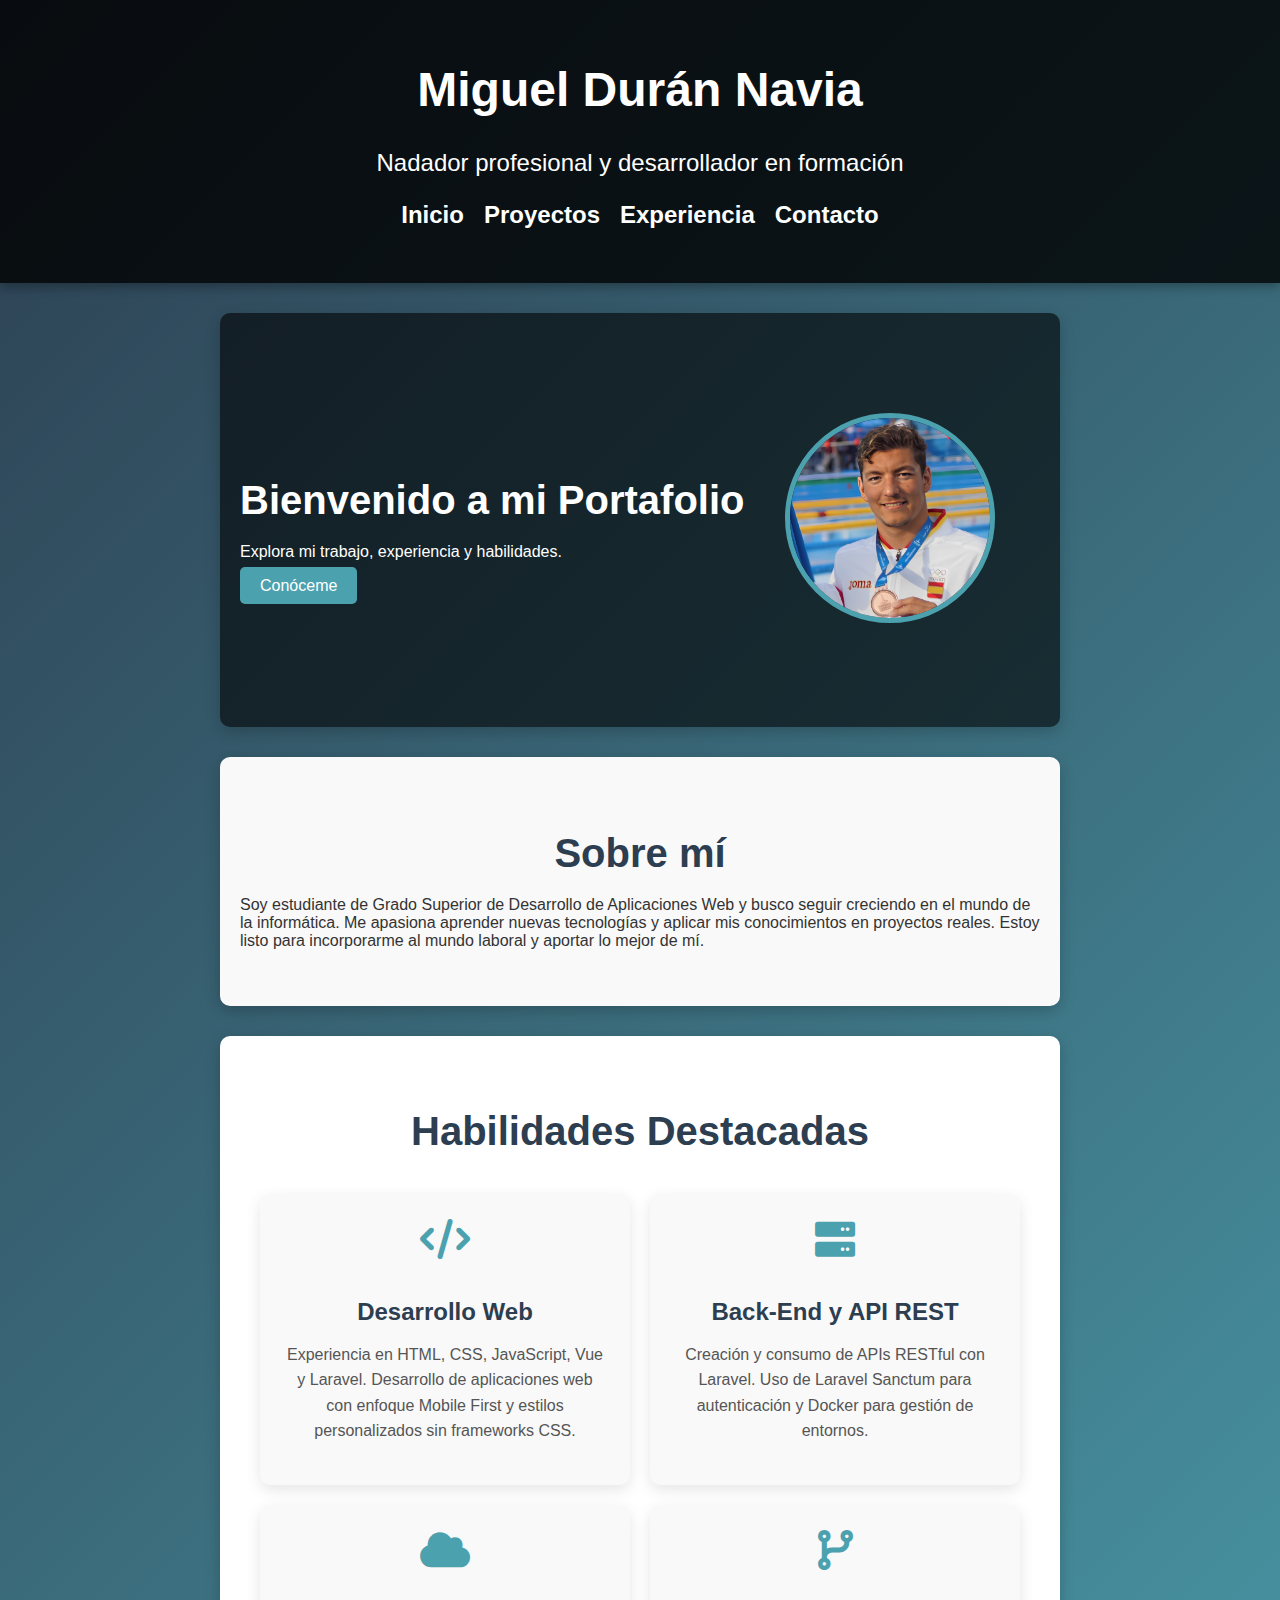
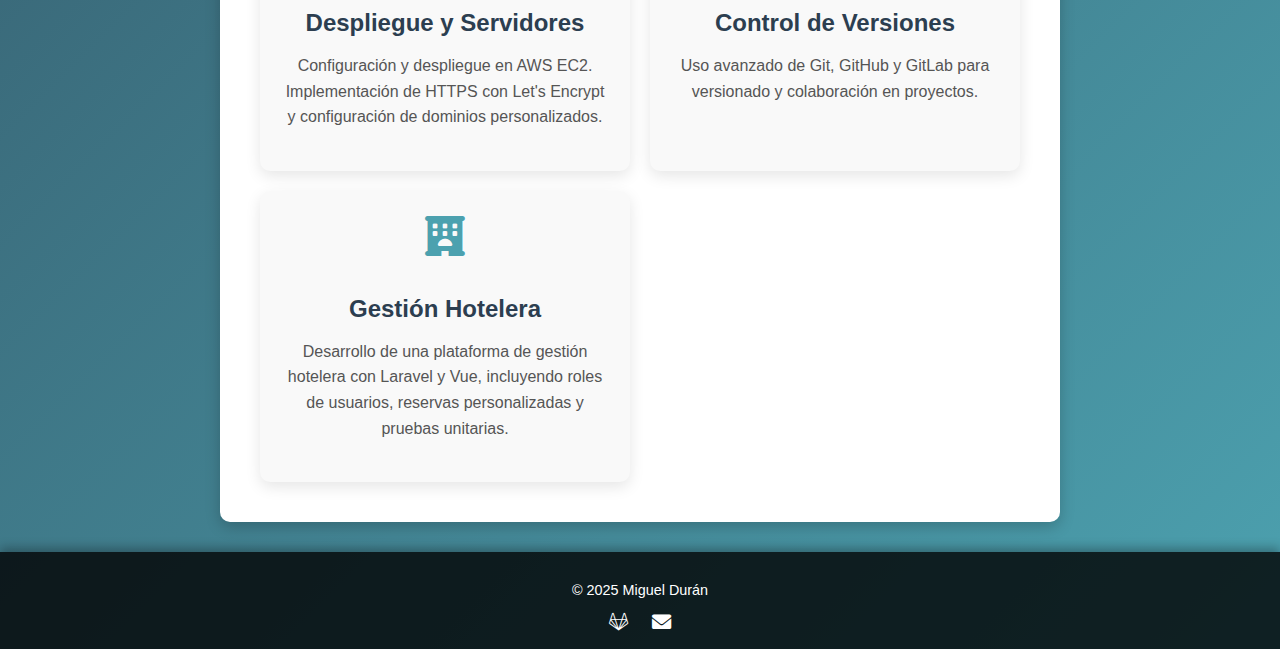
==== index.html @ 4ad9e99d "añado mejoras portafolio." ====
<!DOCTYPE html>
<html lang="es">
<head>
    <meta charset="UTF-8">
    <meta name="viewport" content="width=device-width, initial-scale=1.0">
    <title>Miguel Durán - Portafolio</title>
    <link rel="stylesheet" href="style.css">
    <link rel="stylesheet" href="https://cdnjs.cloudflare.com/ajax/libs/font-awesome/6.0.0-beta3/css/all.min.css">
</head>
<body>
    <header>
        <h1>Miguel Durán Navia</h1>
        <p>Nadador profesional y desarrollador en formación</p>
        <nav>
            <ul>
                <li><a href="index.html">Inicio</a></li>
                <li><a href="proyectos.html">Proyectos</a></li>
                <li><a href="experiencia.html">Experiencia</a></li>
                <li><a href="contacto.html">Contacto</a></li>
            </ul>
        </nav>
    </header>

    <section class="hero">
        <div class="hero-content">
            <div class="hero-text">
                <h2>Bienvenido a mi Portafolio</h2>
                <p>Explora mi trabajo, experiencia y habilidades.</p>
                <a href="#about" class="btn">Conóceme</a>
            </div>
            <div class="hero-image">
                <img src="foto perfil juegos mediterraneo.jpg" alt="Miguel Durán">
            </div>
        </div>
    </section>

    <section id="about" class="about">
        <h2>Sobre mí</h2>
        <div class="about-content">
            <p>Soy estudiante de Grado Superior de Desarrollo de Aplicaciones Web y busco seguir creciendo en el mundo de la informática. Me apasiona aprender nuevas tecnologías y aplicar mis conocimientos en proyectos reales. Estoy listo para incorporarme al mundo laboral y aportar lo mejor de mí.</p>
        </div>
    </section>

    <section class="skills">
        <h2>Habilidades Destacadas</h2>
        <div class="skills-grid">
            <!-- Desarrollo Web -->
            <div class="skill-card">
                <i class="fas fa-code skill-icon"></i>
                <h3>Desarrollo Web</h3>
                <p>Experiencia en HTML, CSS, JavaScript, Vue y Laravel. Desarrollo de aplicaciones web con enfoque Mobile First y estilos personalizados sin frameworks CSS.</p>
            </div>

            <!-- Back-End y API REST -->
            <div class="skill-card">
                <i class="fas fa-server skill-icon"></i>
                <h3>Back-End y API REST</h3>
                <p>Creación y consumo de APIs RESTful con Laravel. Uso de Laravel Sanctum para autenticación y Docker para gestión de entornos.</p>
            </div>

            <!-- Despliegue y Servidores -->
            <div class="skill-card">
                <i class="fas fa-cloud skill-icon"></i>
                <h3>Despliegue y Servidores</h3>
                <p>Configuración y despliegue en AWS EC2. Implementación de HTTPS con Let's Encrypt y configuración de dominios personalizados.</p>
            </div>

            <!-- Control de Versiones -->
            <div class="skill-card">
                <i class="fas fa-code-branch skill-icon"></i>
                <h3>Control de Versiones</h3>
                <p>Uso avanzado de Git, GitHub y GitLab para versionado y colaboración en proyectos.</p>
            </div>

            <!-- Gestión Hotelera -->
            <div class="skill-card">
                <i class="fas fa-hotel skill-icon"></i>
                <h3>Gestión Hotelera</h3>
                <p>Desarrollo de una plataforma de gestión hotelera con Laravel y Vue, incluyendo roles de usuarios, reservas personalizadas y pruebas unitarias.</p>
            </div>
        </div>
    </section>

    <footer>
        <p>&copy; 2025 Miguel Durán</p>
        <div class="social-links">
            <a href="https://gitlab.com/mduran8" target="_blank"><i class="fab fa-gitlab"></i></a>
            <a href="mailto:durannaviamiguel@gmail.com"><i class="fas fa-envelope"></i></a>
        </div>
    </footer>

    <script src="script.js"></script>
</body>
</html>
---- style.css ----
/* Estilos generales */
body {
    font-family: 'Poppins', sans-serif;
    margin: 0;
    padding: 0;
    background: linear-gradient(135deg, #2c3e50, #4ca1af);
    color: #333;
    text-align: center;
}

/* Encabezado */
header {
    background: rgba(0, 0, 0, 0.8);
    color: white;
    padding: 30px;
    font-size: 1.5rem;
    box-shadow: 0px 4px 10px rgba(0, 0, 0, 0.3);
}

header nav ul {
    list-style: none;
    padding: 0;
    display: flex;
    justify-content: center;
    gap: 20px;
}

header nav ul li a {
    color: white;
    text-decoration: none;
    font-weight: bold;
    transition: color 0.3s ease;
}

header nav ul li a:hover {
    color: #4ca1af;
}

/* Hero Section */
.hero {
    padding: 100px 20px;
    background: rgba(0, 0, 0, 0.6);
    color: white;
}

.hero h2 {
    font-size: 2.5rem;
    margin-bottom: 20px;
}

.hero .btn {
    padding: 10px 20px;
    background: #4ca1af;
    color: white;
    text-decoration: none;
    border-radius: 5px;
    transition: background 0.3s ease;
}

.hero .btn:hover {
    background: #2c3e50;
}

/* Secciones */
section {
    margin: 30px auto;
    padding: 25px;
    width: 85%;
    max-width: 800px;
    background-color: white;
    border-radius: 10px;
    box-shadow: 0px 5px 15px rgba(0, 0, 0, 0.2);
    transition: transform 0.3s ease, box-shadow 0.3s ease;
}

section:hover {
    transform: translateY(-5px);
    box-shadow: 0px 8px 20px rgba(0, 0, 0, 0.3);
}

/* Pie de página */
footer {
    margin-top: 20px;
    padding: 15px;
    background: rgba(0, 0, 0, 0.8);
    color: white;
    font-size: 0.9rem;
    box-shadow: 0px -4px 10px rgba(0, 0, 0, 0.3);
}

footer .social-links {
    margin-top: 10px;
}

footer .social-links a {
    color: white;
    margin: 0 10px;
    font-size: 1.2rem;
    transition: color 0.3s ease;
}

footer .social-links a:hover {
    color: #4ca1af;
}




/* Estilos para las tarjetas de proyectos */
.project-grid {
    display: grid;
    grid-template-columns: repeat(auto-fit, minmax(300px, 1fr));
    gap: 20px;
    padding: 20px;
}

.project-card {
    background: white;
    padding: 20px;
    border-radius: 10px;
    box-shadow: 0px 5px 15px rgba(0, 0, 0, 0.2);
    transition: transform 0.3s ease, box-shadow 0.3s ease;
}

.project-card:hover {
    transform: translateY(-5px);
    box-shadow: 0px 8px 20px rgba(0, 0, 0, 0.3);
}

/* Estilos para el formulario de contacto */
.contact form {
    display: flex;
    flex-direction: column;
    gap: 15px;
    max-width: 500px;
    margin: 0 auto;
}

.contact form label {
    font-weight: bold;
}

.contact form input, .contact form textarea {
    padding: 10px;
    border: 1px solid #ccc;
    border-radius: 5px;
}

.contact form button {
    padding: 10px 20px;
    background: #4ca1af;
    color: white;
    border: none;
    border-radius: 5px;
    cursor: pointer;
    transition: background 0.3s ease;
}

.contact form button:hover {
    background: #2c3e50;
}

/* Estilos para las tarjetas de proyectos */
.project-grid {
    display: grid;
    grid-template-columns: repeat(auto-fit, minmax(300px, 1fr));
    gap: 20px;
    padding: 20px;
}

.project-card {
    background: white;
    padding: 20px;
    border-radius: 10px;
    box-shadow: 0px 5px 15px rgba(0, 0, 0, 0.2);
    transition: transform 0.3s ease, box-shadow 0.3s ease;
    text-align: left;
}

.project-card:hover {
    transform: translateY(-5px);
    box-shadow: 0px 8px 20px rgba(0, 0, 0, 0.3);
}

.project-card h3 {
    margin-bottom: 10px;
    font-size: 1.5rem;
    color: #2c3e50;
}

.project-card p {
    font-size: 1rem;
    color: #555;
    margin-bottom: 15px;
}

.project-link {
    display: inline-block;
    padding: 10px 15px;
    background: #4ca1af;
    color: white;
    text-decoration: none;
    border-radius: 5px;
    transition: background 0.3s ease;
}

.project-link:hover {
    background: #2c3e50;
}

.project-link i {
    margin-right: 8px;
}


/* Estilos para la sección de experiencia */
.experience {
    padding: 40px 20px;
    background: #f9f9f9;
}

.experience h2 {
    text-align: center;
    font-size: 2.5rem;
    margin-bottom: 40px;
    color: #2c3e50;
}

.experience-grid {
    display: grid;
    grid-template-columns: repeat(auto-fit, minmax(300px, 1fr));
    gap: 20px;
    padding: 0 20px;
}

.experience-card {
    background: white;
    padding: 25px;
    border-radius: 10px;
    box-shadow: 0px 5px 15px rgba(0, 0, 0, 0.1);
    transition: transform 0.3s ease, box-shadow 0.3s ease;
    text-align: center;
}

.experience-card:hover {
    transform: translateY(-10px);
    box-shadow: 0px 10px 20px rgba(0, 0, 0, 0.2);
}

.experience-icon {
    font-size: 2.5rem;
    color: #4ca1af;
    margin-bottom: 15px;
}

.experience-card h3 {
    font-size: 1.5rem;
    color: #2c3e50;
    margin-bottom: 10px;
}

.experience-card p {
    font-size: 1rem;
    color: #555;
    line-height: 1.6;
}


/* Estilos generales */
body {
    font-family: 'Poppins', sans-serif;
    margin: 0;
    padding: 0;
    background: linear-gradient(135deg, #2c3e50, #4ca1af);
    color: #333;
    text-align: center;
}

/* Encabezado */
header {
    background: rgba(0, 0, 0, 0.8);
    color: white;
    padding: 30px;
    font-size: 1.5rem;
    box-shadow: 0px 4px 10px rgba(0, 0, 0, 0.3);
}

header nav ul {
    list-style: none;
    padding: 0;
    display: flex;
    justify-content: center;
    gap: 20px;
}

header nav ul li a {
    color: white;
    text-decoration: none;
    font-weight: bold;
    transition: color 0.3s ease;
}

header nav ul li a:hover {
    color: #4ca1af;
}

/* Hero Section */
.hero {
    padding: 100px 20px;
    background: rgba(0, 0, 0, 0.6);
    color: white;
    display: flex;
    align-items: center;
    justify-content: center;
}

.hero-content {
    display: flex;
    align-items: center;
    gap: 40px;
    max-width: 1200px;
    width: 100%;
}

.hero-text {
    text-align: left;
}

.hero-text h2 {
    font-size: 2.5rem;
    margin-bottom: 20px;
}

.hero-text .btn {
    padding: 10px 20px;
    background: #4ca1af;
    color: white;
    text-decoration: none;
    border-radius: 5px;
    transition: background 0.3s ease;
}

.hero-text .btn:hover {
    background: #2c3e50;
}

.hero-image img {
    border-radius: 50%;
    width: 200px;
    height: 200px;
    object-fit: cover;
    border: 5px solid #4ca1af;
}

/* Sobre mí */
.about {
    padding: 40px 20px;
    background: #f9f9f9;
}

.about h2 {
    font-size: 2.5rem;
    margin-bottom: 20px;
    color: #2c3e50;
}

.about-content {
    max-width: 800px;
    margin: 0 auto;
    text-align: left;
}

/* Habilidades */
.skills {
    padding: 40px 20px;
    background: white;
}

.skills h2 {
    font-size: 2.5rem;
    margin-bottom: 40px;
    color: #2c3e50;
}

.skills-grid {
    display: grid;
    grid-template-columns: repeat(auto-fit, minmax(300px, 1fr));
    gap: 20px;
    padding: 0 20px;
}

.skill-card {
    background: #f9f9f9;
    padding: 25px;
    border-radius: 10px;
    box-shadow: 0px 5px 15px rgba(0, 0, 0, 0.1);
    transition: transform 0.3s ease, box-shadow 0.3s ease;
    text-align: center;
}

.skill-card:hover {
    transform: translateY(-10px);
    box-shadow: 0px 10px 20px rgba(0, 0, 0, 0.2);
}

.skill-icon {
    font-size: 2.5rem;
    color: #4ca1af;
    margin-bottom: 15px;
}

.skill-card h3 {
    font-size: 1.5rem;
    color: #2c3e50;
    margin-bottom: 10px;
}

.skill-card p {
    font-size: 1rem;
    color: #555;
    line-height: 1.6;
}

/* Pie de página */
footer {
    margin-top: 20px;
    padding: 15px;
    background: rgba(0, 0, 0, 0.8);
    color: white;
    font-size: 0.9rem;
    box-shadow: 0px -4px 10px rgba(0, 0, 0, 0.3);
}

footer .social-links {
    margin-top: 10px;
}

footer .social-links a {
    color: white;
    margin: 0 10px;
    font-size: 1.2rem;
    transition: color 0.3s ease;
}

footer .social-links a:hover {
    color: #4ca1af;
}
/* Estilos generales */
body {
    font-family: 'Poppins', sans-serif;
    margin: 0;
    padding: 0;
    background: linear-gradient(135deg, #2c3e50, #4ca1af);
    color: #333;
    text-align: center;
}

/* Encabezado */
header {
    background: rgba(0, 0, 0, 0.8);
    color: white;
    padding: 30px;
    font-size: 1.5rem;
    box-shadow: 0px 4px 10px rgba(0, 0, 0, 0.3);
}

header nav ul {
    list-style: none;
    padding: 0;
    display: flex;
    justify-content: center;
    gap: 20px;
}

header nav ul li a {
    color: white;
    text-decoration: none;
    font-weight: bold;
    transition: color 0.3s ease;
}

header nav ul li a:hover {
    color: #4ca1af;
}

/* Hero Section */
.hero {
    padding: 100px 20px;
    background: rgba(0, 0, 0, 0.6);
    color: white;
    display: flex;
    align-items: center;
    justify-content: center;
}

.hero-content {
    display: flex;
    align-items: center;
    gap: 40px;
    max-width: 1200px;
    width: 100%;
}

.hero-text {
    text-align: left;
}

.hero-text h2 {
    font-size: 2.5rem;
    margin-bottom: 20px;
}

.hero-text .btn {
    padding: 10px 20px;
    background: #4ca1af;
    color: white;
    text-decoration: none;
    border-radius: 5px;
    transition: background 0.3s ease;
}

.hero-text .btn:hover {
    background: #2c3e50;
}

.hero-image img {
    border-radius: 50%;
    width: 200px;
    height: 200px;
    object-fit: cover;
    border: 5px solid #4ca1af;
}

/* Sobre mí */
.about {
    padding: 40px 20px;
    background: #f9f9f9;
}

.about h2 {
    font-size: 2.5rem;
    margin-bottom: 20px;
    color: #2c3e50;
}

.about-content {
    max-width: 800px;
    margin: 0 auto;
    text-align: left;
}

/* Habilidades */
.skills {
    padding: 40px 20px;
    background: white;
}

.skills h2 {
    font-size: 2.5rem;
    margin-bottom: 40px;
    color: #2c3e50;
}

.skills-grid {
    display: grid;
    grid-template-columns: repeat(auto-fit, minmax(300px, 1fr));
    gap: 20px;
    padding: 0 20px;
}

.skill-card {
    background: #f9f9f9;
    padding: 25px;
    border-radius: 10px;
    box-shadow: 0px 5px 15px rgba(0, 0, 0, 0.1);
    transition: transform 0.3s ease, box-shadow 0.3s ease;
    text-align: center;
}

.skill-card:hover {
    transform: translateY(-10px);
    box-shadow: 0px 10px 20px rgba(0, 0, 0, 0.2);
}

.skill-icon {
    font-size: 2.5rem;
    color: #4ca1af;
    margin-bottom: 15px;
}

.skill-card h3 {
    font-size: 1.5rem;
    color: #2c3e50;
    margin-bottom: 10px;
}

.skill-card p {
    font-size: 1rem;
    color: #555;
    line-height: 1.6;
}

/* Pie de página */
footer {
    margin-top: 20px;
    padding: 15px;
    background: rgba(0, 0, 0, 0.8);
    color: white;
    font-size: 0.9rem;
    box-shadow: 0px -4px 10px rgba(0, 0, 0, 0.3);
}

footer .social-links {
    margin-top: 10px;
}

footer .social-links a {
    color: white;
    margin: 0 10px;
    font-size: 1.2rem;
    transition: color 0.3s ease;
}

footer .social-links a:hover {
    color: #4ca1af;
}
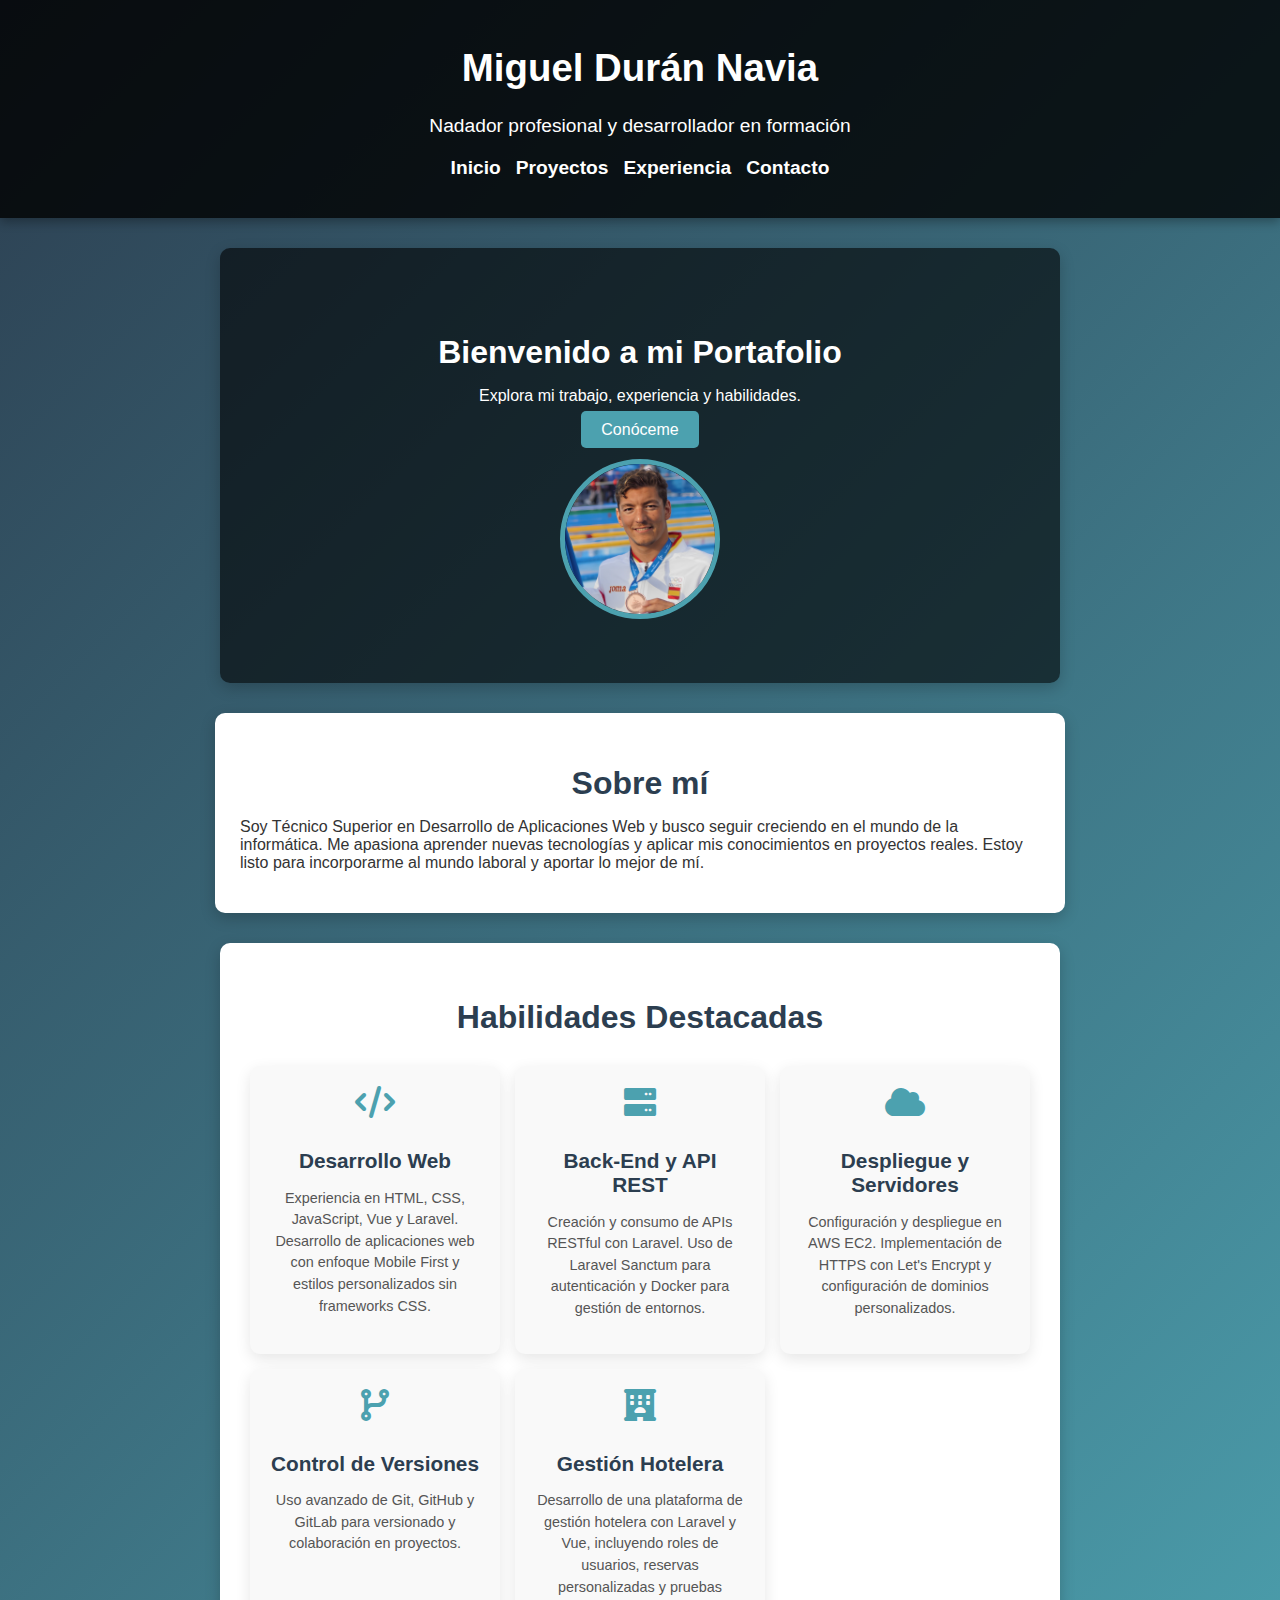
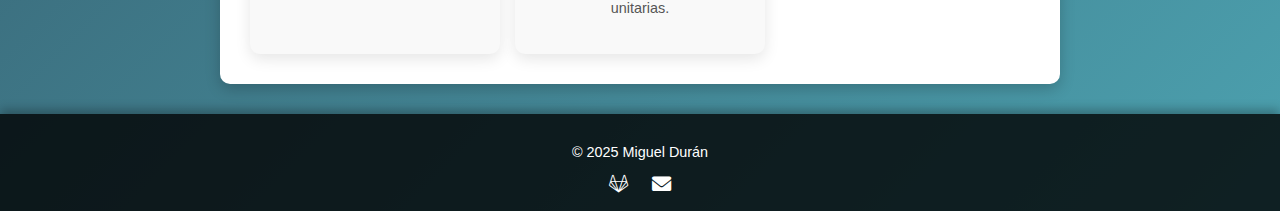
==== commit ac5330a6: "añado que tengo el titulo de desarrollador de aplicaciones web." ====
--- a/index.html
+++ b/index.html
@@ -37,7 +37,7 @@
     <section id="about" class="about">
         <h2>Sobre mí</h2>
         <div class="about-content">
-            <p>Soy estudiante de Grado Superior de Desarrollo de Aplicaciones Web y busco seguir creciendo en el mundo de la informática. Me apasiona aprender nuevas tecnologías y aplicar mis conocimientos en proyectos reales. Estoy listo para incorporarme al mundo laboral y aportar lo mejor de mí.</p>
+            <p>Soy Técnico Superior en Desarrollo de Aplicaciones Web y busco seguir creciendo en el mundo de la informática. Me apasiona aprender nuevas tecnologías y aplicar mis conocimientos en proyectos reales. Estoy listo para incorporarme al mundo laboral y aportar lo mejor de mí.</p>
         </div>
     </section>
 
--- a/style.css
+++ b/style.css
@@ -12,8 +12,8 @@
 header {
     background: rgba(0, 0, 0, 0.8);
     color: white;
-    padding: 30px;
-    font-size: 1.5rem;
+    padding: 20px;
+    font-size: 1.2rem;
     box-shadow: 0px 4px 10px rgba(0, 0, 0, 0.3);
 }
 
@@ -22,7 +22,8 @@
     padding: 0;
     display: flex;
     justify-content: center;
-    gap: 20px;
+    gap: 15px;
+    flex-wrap: wrap; /* Para que los elementos se ajusten en móviles */
 }
 
 header nav ul li a {
@@ -38,17 +39,31 @@
 
 /* Hero Section */
 .hero {
-    padding: 100px 20px;
+    padding: 60px 20px;
     background: rgba(0, 0, 0, 0.6);
     color: white;
-}
-
-.hero h2 {
-    font-size: 2.5rem;
-    margin-bottom: 20px;
-}
-
-.hero .btn {
+    display: flex;
+    flex-direction: column;
+    align-items: center;
+    justify-content: center;
+    text-align: center;
+}
+
+.hero-content {
+    display: flex;
+    flex-direction: column;
+    align-items: center;
+    gap: 20px;
+    max-width: 1200px;
+    width: 100%;
+}
+
+.hero-text h2 {
+    font-size: 2rem;
+    margin-bottom: 15px;
+}
+
+.hero-text .btn {
     padding: 10px 20px;
     background: #4ca1af;
     color: white;
@@ -57,11 +72,19 @@
     transition: background 0.3s ease;
 }
 
-.hero .btn:hover {
+.hero-text .btn:hover {
     background: #2c3e50;
 }
 
-/* Secciones */
+.hero-image img {
+    border-radius: 50%;
+    width: 150px;
+    height: 150px;
+    object-fit: cover;
+    border: 5px solid #4ca1af;
+}
+
+/* Secciones comunes */
 section {
     margin: 30px auto;
     padding: 25px;
@@ -78,89 +101,71 @@
     box-shadow: 0px 8px 20px rgba(0, 0, 0, 0.3);
 }
 
-/* Pie de página */
-footer {
-    margin-top: 20px;
-    padding: 15px;
-    background: rgba(0, 0, 0, 0.8);
-    color: white;
-    font-size: 0.9rem;
-    box-shadow: 0px -4px 10px rgba(0, 0, 0, 0.3);
-}
-
-footer .social-links {
-    margin-top: 10px;
-}
-
-footer .social-links a {
-    color: white;
-    margin: 0 10px;
-    font-size: 1.2rem;
-    transition: color 0.3s ease;
-}
-
-footer .social-links a:hover {
-    color: #4ca1af;
-}
-
-
-
-
-/* Estilos para las tarjetas de proyectos */
-.project-grid {
+/* Sobre mí */
+.about h2 {
+    font-size: 2rem;
+    margin-bottom: 15px;
+    color: #2c3e50;
+}
+
+.about-content {
+    max-width: 800px;
+    margin: 0 auto;
+    text-align: left;
+}
+
+/* Habilidades */
+.skills {
+    padding: 30px 20px;
+    background: white;
+}
+
+.skills h2 {
+    font-size: 2rem;
+    margin-bottom: 30px;
+    color: #2c3e50;
+}
+
+.skills-grid {
     display: grid;
-    grid-template-columns: repeat(auto-fit, minmax(300px, 1fr));
-    gap: 20px;
-    padding: 20px;
-}
-
-.project-card {
-    background: white;
+    grid-template-columns: repeat(auto-fit, minmax(250px, 1fr));
+    gap: 15px;
+    padding: 0 10px;
+}
+
+.skill-card {
+    background: #f9f9f9;
     padding: 20px;
     border-radius: 10px;
-    box-shadow: 0px 5px 15px rgba(0, 0, 0, 0.2);
+    box-shadow: 0px 5px 15px rgba(0, 0, 0, 0.1);
     transition: transform 0.3s ease, box-shadow 0.3s ease;
-}
-
-.project-card:hover {
-    transform: translateY(-5px);
-    box-shadow: 0px 8px 20px rgba(0, 0, 0, 0.3);
-}
-
-/* Estilos para el formulario de contacto */
-.contact form {
-    display: flex;
-    flex-direction: column;
-    gap: 15px;
-    max-width: 500px;
-    margin: 0 auto;
-}
-
-.contact form label {
-    font-weight: bold;
-}
-
-.contact form input, .contact form textarea {
-    padding: 10px;
-    border: 1px solid #ccc;
-    border-radius: 5px;
-}
-
-.contact form button {
-    padding: 10px 20px;
-    background: #4ca1af;
-    color: white;
-    border: none;
-    border-radius: 5px;
-    cursor: pointer;
-    transition: background 0.3s ease;
-}
-
-.contact form button:hover {
-    background: #2c3e50;
-}
-
-/* Estilos para las tarjetas de proyectos */
+    text-align: center;
+}
+
+.skill-card:hover {
+    transform: translateY(-10px);
+    box-shadow: 0px 10px 20px rgba(0, 0, 0, 0.2);
+}
+
+.skill-icon {
+    font-size: 2rem;
+    color: #4ca1af;
+    margin-bottom: 10px;
+}
+
+.skill-card h3 {
+    font-size: 1.3rem;
+    color: #2c3e50;
+    margin-bottom: 10px;
+}
+
+.skill-card p {
+    font-size: 0.9rem;
+    color: #555;
+    line-height: 1.5;
+}
+
+/* Proyectos */
 .project-grid {
     display: grid;
     grid-template-columns: repeat(auto-fit, minmax(300px, 1fr));
@@ -212,8 +217,7 @@
     margin-right: 8px;
 }
 
-
-/* Estilos para la sección de experiencia */
+/* Experiencia */
 .experience {
     padding: 40px 20px;
     background: #f9f9f9;
@@ -265,160 +269,37 @@
     line-height: 1.6;
 }
 
-
-/* Estilos generales */
-body {
-    font-family: 'Poppins', sans-serif;
-    margin: 0;
-    padding: 0;
-    background: linear-gradient(135deg, #2c3e50, #4ca1af);
-    color: #333;
-    text-align: center;
-}
-
-/* Encabezado */
-header {
-    background: rgba(0, 0, 0, 0.8);
-    color: white;
-    padding: 30px;
-    font-size: 1.5rem;
-    box-shadow: 0px 4px 10px rgba(0, 0, 0, 0.3);
-}
-
-header nav ul {
-    list-style: none;
-    padding: 0;
+/* Formulario de contacto */
+.contact form {
     display: flex;
-    justify-content: center;
-    gap: 20px;
-}
-
-header nav ul li a {
-    color: white;
-    text-decoration: none;
+    flex-direction: column;
+    gap: 15px;
+    max-width: 500px;
+    margin: 0 auto;
+}
+
+.contact form label {
     font-weight: bold;
-    transition: color 0.3s ease;
-}
-
-header nav ul li a:hover {
-    color: #4ca1af;
-}
-
-/* Hero Section */
-.hero {
-    padding: 100px 20px;
-    background: rgba(0, 0, 0, 0.6);
-    color: white;
-    display: flex;
-    align-items: center;
-    justify-content: center;
-}
-
-.hero-content {
-    display: flex;
-    align-items: center;
-    gap: 40px;
-    max-width: 1200px;
-    width: 100%;
-}
-
-.hero-text {
-    text-align: left;
-}
-
-.hero-text h2 {
-    font-size: 2.5rem;
-    margin-bottom: 20px;
-}
-
-.hero-text .btn {
+}
+
+.contact form input, .contact form textarea {
+    padding: 10px;
+    border: 1px solid #ccc;
+    border-radius: 5px;
+}
+
+.contact form button {
     padding: 10px 20px;
     background: #4ca1af;
     color: white;
-    text-decoration: none;
+    border: none;
     border-radius: 5px;
+    cursor: pointer;
     transition: background 0.3s ease;
 }
 
-.hero-text .btn:hover {
+.contact form button:hover {
     background: #2c3e50;
-}
-
-.hero-image img {
-    border-radius: 50%;
-    width: 200px;
-    height: 200px;
-    object-fit: cover;
-    border: 5px solid #4ca1af;
-}
-
-/* Sobre mí */
-.about {
-    padding: 40px 20px;
-    background: #f9f9f9;
-}
-
-.about h2 {
-    font-size: 2.5rem;
-    margin-bottom: 20px;
-    color: #2c3e50;
-}
-
-.about-content {
-    max-width: 800px;
-    margin: 0 auto;
-    text-align: left;
-}
-
-/* Habilidades */
-.skills {
-    padding: 40px 20px;
-    background: white;
-}
-
-.skills h2 {
-    font-size: 2.5rem;
-    margin-bottom: 40px;
-    color: #2c3e50;
-}
-
-.skills-grid {
-    display: grid;
-    grid-template-columns: repeat(auto-fit, minmax(300px, 1fr));
-    gap: 20px;
-    padding: 0 20px;
-}
-
-.skill-card {
-    background: #f9f9f9;
-    padding: 25px;
-    border-radius: 10px;
-    box-shadow: 0px 5px 15px rgba(0, 0, 0, 0.1);
-    transition: transform 0.3s ease, box-shadow 0.3s ease;
-    text-align: center;
-}
-
-.skill-card:hover {
-    transform: translateY(-10px);
-    box-shadow: 0px 10px 20px rgba(0, 0, 0, 0.2);
-}
-
-.skill-icon {
-    font-size: 2.5rem;
-    color: #4ca1af;
-    margin-bottom: 15px;
-}
-
-.skill-card h3 {
-    font-size: 1.5rem;
-    color: #2c3e50;
-    margin-bottom: 10px;
-}
-
-.skill-card p {
-    font-size: 1rem;
-    color: #555;
-    line-height: 1.6;
 }
 
 /* Pie de página */
@@ -445,182 +326,61 @@
 footer .social-links a:hover {
     color: #4ca1af;
 }
-/* Estilos generales */
-body {
-    font-family: 'Poppins', sans-serif;
-    margin: 0;
-    padding: 0;
-    background: linear-gradient(135deg, #2c3e50, #4ca1af);
-    color: #333;
-    text-align: center;
-}
-
-/* Encabezado */
-header {
-    background: rgba(0, 0, 0, 0.8);
-    color: white;
-    padding: 30px;
-    font-size: 1.5rem;
-    box-shadow: 0px 4px 10px rgba(0, 0, 0, 0.3);
-}
-
-header nav ul {
-    list-style: none;
-    padding: 0;
-    display: flex;
-    justify-content: center;
-    gap: 20px;
-}
-
-header nav ul li a {
-    color: white;
-    text-decoration: none;
-    font-weight: bold;
-    transition: color 0.3s ease;
-}
-
-header nav ul li a:hover {
-    color: #4ca1af;
-}
-
-/* Hero Section */
-.hero {
-    padding: 100px 20px;
-    background: rgba(0, 0, 0, 0.6);
-    color: white;
-    display: flex;
-    align-items: center;
-    justify-content: center;
-}
-
-.hero-content {
-    display: flex;
-    align-items: center;
-    gap: 40px;
-    max-width: 1200px;
-    width: 100%;
-}
-
-.hero-text {
-    text-align: left;
-}
-
-.hero-text h2 {
-    font-size: 2.5rem;
-    margin-bottom: 20px;
-}
-
-.hero-text .btn {
-    padding: 10px 20px;
-    background: #4ca1af;
-    color: white;
-    text-decoration: none;
-    border-radius: 5px;
-    transition: background 0.3s ease;
-}
-
-.hero-text .btn:hover {
-    background: #2c3e50;
-}
-
-.hero-image img {
-    border-radius: 50%;
-    width: 200px;
-    height: 200px;
-    object-fit: cover;
-    border: 5px solid #4ca1af;
-}
-
-/* Sobre mí */
-.about {
-    padding: 40px 20px;
-    background: #f9f9f9;
-}
-
-.about h2 {
-    font-size: 2.5rem;
-    margin-bottom: 20px;
-    color: #2c3e50;
-}
-
-.about-content {
-    max-width: 800px;
-    margin: 0 auto;
-    text-align: left;
-}
-
-/* Habilidades */
-.skills {
-    padding: 40px 20px;
-    background: white;
-}
-
-.skills h2 {
-    font-size: 2.5rem;
-    margin-bottom: 40px;
-    color: #2c3e50;
-}
-
-.skills-grid {
-    display: grid;
-    grid-template-columns: repeat(auto-fit, minmax(300px, 1fr));
-    gap: 20px;
-    padding: 0 20px;
-}
-
-.skill-card {
-    background: #f9f9f9;
-    padding: 25px;
-    border-radius: 10px;
-    box-shadow: 0px 5px 15px rgba(0, 0, 0, 0.1);
-    transition: transform 0.3s ease, box-shadow 0.3s ease;
-    text-align: center;
-}
-
-.skill-card:hover {
-    transform: translateY(-10px);
-    box-shadow: 0px 10px 20px rgba(0, 0, 0, 0.2);
-}
-
-.skill-icon {
-    font-size: 2.5rem;
-    color: #4ca1af;
-    margin-bottom: 15px;
-}
-
-.skill-card h3 {
-    font-size: 1.5rem;
-    color: #2c3e50;
-    margin-bottom: 10px;
-}
-
-.skill-card p {
-    font-size: 1rem;
-    color: #555;
-    line-height: 1.6;
-}
-
-/* Pie de página */
-footer {
-    margin-top: 20px;
-    padding: 15px;
-    background: rgba(0, 0, 0, 0.8);
-    color: white;
-    font-size: 0.9rem;
-    box-shadow: 0px -4px 10px rgba(0, 0, 0, 0.3);
-}
-
-footer .social-links {
-    margin-top: 10px;
-}
-
-footer .social-links a {
-    color: white;
-    margin: 0 10px;
-    font-size: 1.2rem;
-    transition: color 0.3s ease;
-}
-
-footer .social-links a:hover {
-    color: #4ca1af;
+
+/* Media Queries para móviles */
+@media (max-width: 768px) {
+    header {
+        padding: 15px;
+        font-size: 1rem;
+    }
+
+    header nav ul {
+        gap: 10px;
+    }
+
+    .hero {
+        padding: 40px 15px;
+    }
+
+    .hero-text h2 {
+        font-size: 1.8rem;
+    }
+
+    .hero-image img {
+        width: 120px;
+        height: 120px;
+    }
+
+    .about h2, .skills h2 {
+        font-size: 1.8rem;
+    }
+
+    .skills-grid {
+        grid-template-columns: repeat(auto-fit, minmax(200px, 1fr));
+    }
+
+    .skill-card {
+        padding: 15px;
+    }
+
+    .skill-icon {
+        font-size: 1.8rem;
+    }
+
+    .skill-card h3 {
+        font-size: 1.2rem;
+    }
+
+    .skill-card p {
+        font-size: 0.8rem;
+    }
+
+    footer {
+        padding: 10px;
+        font-size: 0.7rem;
+    }
+
+    footer .social-links a {
+        font-size: 0.9rem;
+    }
 }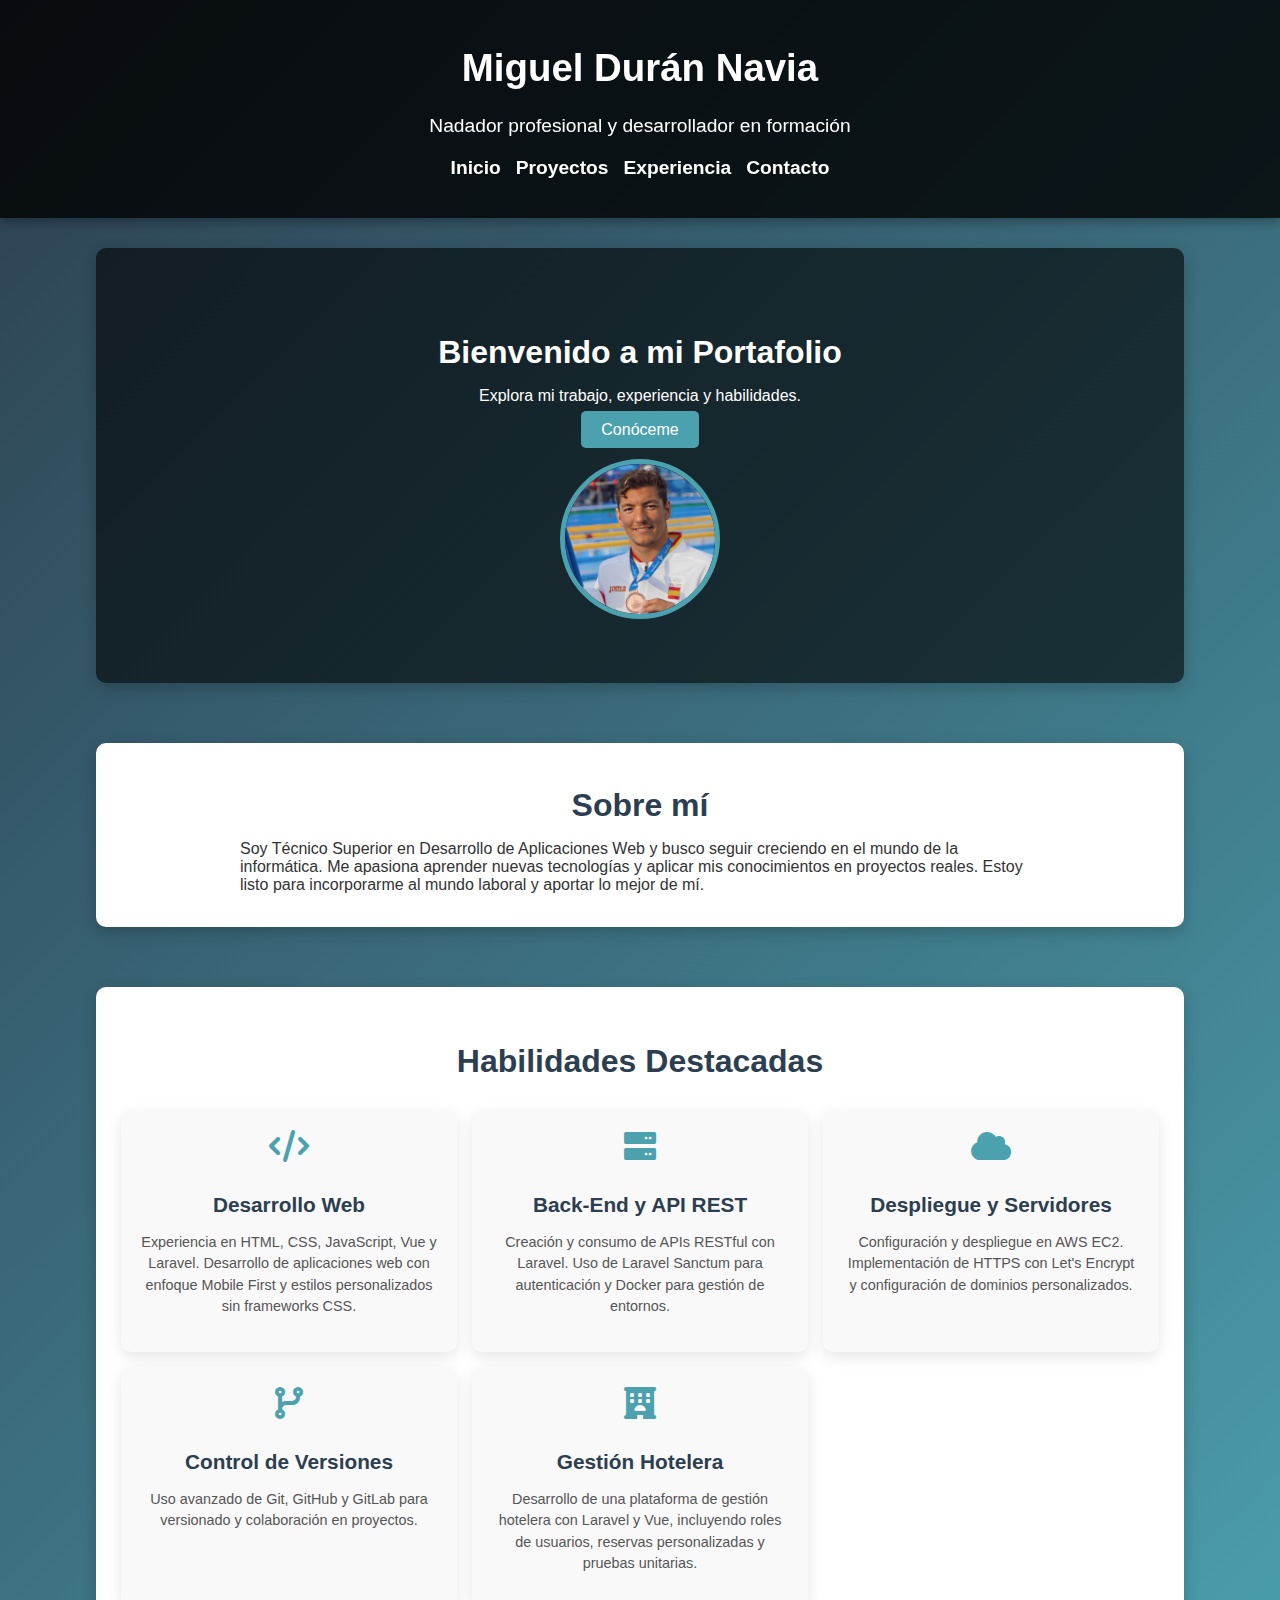
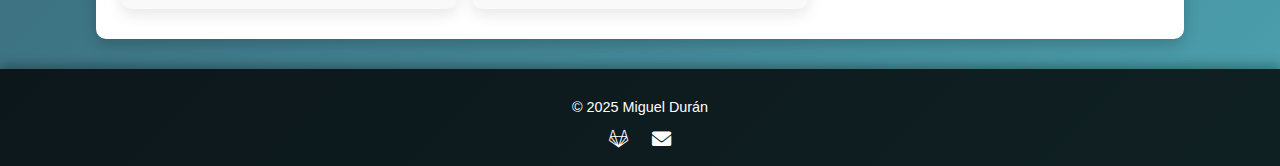
==== commit ec6ac0d9: "añado que el footer este en la parte de abajo siempre en todas las paginas." ====
--- a/index.html
+++ b/index.html
@@ -2,16 +2,16 @@
 <html lang="es">
 <head>
     <meta charset="UTF-8">
-    <meta name="viewport" content="width=device-width, initial-scale=1.0">
+    <meta name="viewport" content="width=device-width, initial-scale=1.0, maximum-scale=1.0, user-scalable=no">
     <title>Miguel Durán - Portafolio</title>
     <link rel="stylesheet" href="style.css">
     <link rel="stylesheet" href="https://cdnjs.cloudflare.com/ajax/libs/font-awesome/6.0.0-beta3/css/all.min.css">
 </head>
 <body>
-    <header>
+    <header id="main-header">
         <h1>Miguel Durán Navia</h1>
         <p>Nadador profesional y desarrollador en formación</p>
-        <nav>
+        <nav aria-label="Navegación principal">
             <ul>
                 <li><a href="index.html">Inicio</a></li>
                 <li><a href="proyectos.html">Proyectos</a></li>
@@ -21,65 +21,67 @@
         </nav>
     </header>
 
-    <section class="hero">
-        <div class="hero-content">
-            <div class="hero-text">
-                <h2>Bienvenido a mi Portafolio</h2>
-                <p>Explora mi trabajo, experiencia y habilidades.</p>
-                <a href="#about" class="btn">Conóceme</a>
+    <main>
+        <section class="hero">
+            <div class="hero-content">
+                <div class="hero-text">
+                    <h2>Bienvenido a mi Portafolio</h2>
+                    <p>Explora mi trabajo, experiencia y habilidades.</p>
+                    <a href="#about" class="btn">Conóceme</a>
+                </div>
+                <div class="hero-image">
+                    <img src="foto perfil juegos mediterraneo.jpg" alt="Miguel Durán">
+                </div>
             </div>
-            <div class="hero-image">
-                <img src="foto perfil juegos mediterraneo.jpg" alt="Miguel Durán">
+        </section>
+
+        <section id="about" class="about">
+            <h2>Sobre mí</h2>
+            <div class="about-content">
+                <p>Soy Técnico Superior en Desarrollo de Aplicaciones Web y busco seguir creciendo en el mundo de la informática. Me apasiona aprender nuevas tecnologías y aplicar mis conocimientos en proyectos reales. Estoy listo para incorporarme al mundo laboral y aportar lo mejor de mí.</p>
             </div>
-        </div>
-    </section>
+        </section>
 
-    <section id="about" class="about">
-        <h2>Sobre mí</h2>
-        <div class="about-content">
-            <p>Soy Técnico Superior en Desarrollo de Aplicaciones Web y busco seguir creciendo en el mundo de la informática. Me apasiona aprender nuevas tecnologías y aplicar mis conocimientos en proyectos reales. Estoy listo para incorporarme al mundo laboral y aportar lo mejor de mí.</p>
-        </div>
-    </section>
+        <section class="skills">
+            <h2>Habilidades Destacadas</h2>
+            <div class="skills-grid">
+                <!-- Desarrollo Web -->
+                <div class="skill-card">
+                    <i class="fas fa-code skill-icon"></i>
+                    <h3>Desarrollo Web</h3>
+                    <p>Experiencia en HTML, CSS, JavaScript, Vue y Laravel. Desarrollo de aplicaciones web con enfoque Mobile First y estilos personalizados sin frameworks CSS.</p>
+                </div>
 
-    <section class="skills">
-        <h2>Habilidades Destacadas</h2>
-        <div class="skills-grid">
-            <!-- Desarrollo Web -->
-            <div class="skill-card">
-                <i class="fas fa-code skill-icon"></i>
-                <h3>Desarrollo Web</h3>
-                <p>Experiencia en HTML, CSS, JavaScript, Vue y Laravel. Desarrollo de aplicaciones web con enfoque Mobile First y estilos personalizados sin frameworks CSS.</p>
+                <!-- Back-End y API REST -->
+                <div class="skill-card">
+                    <i class="fas fa-server skill-icon"></i>
+                    <h3>Back-End y API REST</h3>
+                    <p>Creación y consumo de APIs RESTful con Laravel. Uso de Laravel Sanctum para autenticación y Docker para gestión de entornos.</p>
+                </div>
+
+                <!-- Despliegue y Servidores -->
+                <div class="skill-card">
+                    <i class="fas fa-cloud skill-icon"></i>
+                    <h3>Despliegue y Servidores</h3>
+                    <p>Configuración y despliegue en AWS EC2. Implementación de HTTPS con Let's Encrypt y configuración de dominios personalizados.</p>
+                </div>
+
+                <!-- Control de Versiones -->
+                <div class="skill-card">
+                    <i class="fas fa-code-branch skill-icon"></i>
+                    <h3>Control de Versiones</h3>
+                    <p>Uso avanzado de Git, GitHub y GitLab para versionado y colaboración en proyectos.</p>
+                </div>
+
+                <!-- Gestión Hotelera -->
+                <div class="skill-card">
+                    <i class="fas fa-hotel skill-icon"></i>
+                    <h3>Gestión Hotelera</h3>
+                    <p>Desarrollo de una plataforma de gestión hotelera con Laravel y Vue, incluyendo roles de usuarios, reservas personalizadas y pruebas unitarias.</p>
+                </div>
             </div>
-
-            <!-- Back-End y API REST -->
-            <div class="skill-card">
-                <i class="fas fa-server skill-icon"></i>
-                <h3>Back-End y API REST</h3>
-                <p>Creación y consumo de APIs RESTful con Laravel. Uso de Laravel Sanctum para autenticación y Docker para gestión de entornos.</p>
-            </div>
-
-            <!-- Despliegue y Servidores -->
-            <div class="skill-card">
-                <i class="fas fa-cloud skill-icon"></i>
-                <h3>Despliegue y Servidores</h3>
-                <p>Configuración y despliegue en AWS EC2. Implementación de HTTPS con Let's Encrypt y configuración de dominios personalizados.</p>
-            </div>
-
-            <!-- Control de Versiones -->
-            <div class="skill-card">
-                <i class="fas fa-code-branch skill-icon"></i>
-                <h3>Control de Versiones</h3>
-                <p>Uso avanzado de Git, GitHub y GitLab para versionado y colaboración en proyectos.</p>
-            </div>
-
-            <!-- Gestión Hotelera -->
-            <div class="skill-card">
-                <i class="fas fa-hotel skill-icon"></i>
-                <h3>Gestión Hotelera</h3>
-                <p>Desarrollo de una plataforma de gestión hotelera con Laravel y Vue, incluyendo roles de usuarios, reservas personalizadas y pruebas unitarias.</p>
-            </div>
-        </div>
-    </section>
+        </section>
+    </main>
 
     <footer>
         <p>&copy; 2025 Miguel Durán</p>
@@ -90,5 +92,21 @@
     </footer>
 
     <script src="script.js"></script>
+    <script>
+        // Asegurar que el footer siempre esté en la parte inferior
+        function adjustFooter() {
+            const body = document.body;
+            const html = document.documentElement;
+            const height = Math.max(body.scrollHeight, body.offsetHeight, 
+                html.clientHeight, html.scrollHeight, html.offsetHeight);
+            
+            if (height < window.innerHeight) {
+                document.querySelector('footer').style.marginTop = `${window.innerHeight - height + 20}px`;
+            }
+        }
+        
+        window.addEventListener('load', adjustFooter);
+        window.addEventListener('resize', adjustFooter);
+    </script>
 </body>
 </html>--- a/style.css
+++ b/style.css
@@ -6,35 +6,52 @@
     background: linear-gradient(135deg, #2c3e50, #4ca1af);
     color: #333;
     text-align: center;
+    min-height: 100vh;
+    display: flex;
+    flex-direction: column;
 }
 
 /* Encabezado */
-header {
+#main-header {
     background: rgba(0, 0, 0, 0.8);
     color: white;
     padding: 20px;
     font-size: 1.2rem;
-    box-shadow: 0px 4px 10px rgba(0, 0, 0, 0.3);
-}
-
-header nav ul {
+    box-shadow: 0 4px 10px rgba(0, 0, 0, 0.3);
+    position: sticky;
+    top: 0;
+    z-index: 100;
+    width: 100%;
+    box-sizing: border-box;
+}
+
+#main-header nav ul {
     list-style: none;
     padding: 0;
     display: flex;
     justify-content: center;
     gap: 15px;
-    flex-wrap: wrap; /* Para que los elementos se ajusten en móviles */
-}
-
-header nav ul li a {
+    flex-wrap: wrap;
+}
+
+#main-header nav ul li a {
     color: white;
     text-decoration: none;
     font-weight: bold;
     transition: color 0.3s ease;
 }
 
-header nav ul li a:hover {
+#main-header nav ul li a:hover {
     color: #4ca1af;
+}
+
+/* Contenido principal */
+main {
+    display: flex;
+    flex-direction: column;
+    align-items: center;
+    flex: 1;
+    width: 100%;
 }
 
 /* Hero Section */
@@ -87,18 +104,19 @@
 /* Secciones comunes */
 section {
     margin: 30px auto;
-    padding: 25px;
+    padding: 17px;
     width: 85%;
-    max-width: 800px;
+    max-width: 1299px;
     background-color: white;
     border-radius: 10px;
-    box-shadow: 0px 5px 15px rgba(0, 0, 0, 0.2);
+    box-shadow: 0 5px 15px rgba(0, 0, 0, 0.2);
     transition: transform 0.3s ease, box-shadow 0.3s ease;
+    box-sizing: border-box;
 }
 
 section:hover {
     transform: translateY(-5px);
-    box-shadow: 0px 8px 20px rgba(0, 0, 0, 0.3);
+    box-shadow: 0 8px 20px rgba(0, 0, 0, 0.3);
 }
 
 /* Sobre mí */
@@ -116,7 +134,7 @@
 
 /* Habilidades */
 .skills {
-    padding: 30px 20px;
+    padding: 30px 15px;
     background: white;
 }
 
@@ -131,20 +149,24 @@
     grid-template-columns: repeat(auto-fit, minmax(250px, 1fr));
     gap: 15px;
     padding: 0 10px;
+    width: 100%;
+    box-sizing: border-box;
 }
 
 .skill-card {
     background: #f9f9f9;
     padding: 20px;
     border-radius: 10px;
-    box-shadow: 0px 5px 15px rgba(0, 0, 0, 0.1);
+    box-shadow: 0 5px 15px rgba(0, 0, 0, 0.1);
     transition: transform 0.3s ease, box-shadow 0.3s ease;
     text-align: center;
+    width: 100%;
+    box-sizing: border-box;
 }
 
 .skill-card:hover {
     transform: translateY(-10px);
-    box-shadow: 0px 10px 20px rgba(0, 0, 0, 0.2);
+    box-shadow: 0 10px 20px rgba(0, 0, 0, 0.2);
 }
 
 .skill-icon {
@@ -171,25 +193,31 @@
     grid-template-columns: repeat(auto-fit, minmax(300px, 1fr));
     gap: 20px;
     padding: 20px;
+    width: 100%;
+    box-sizing: border-box;
+}
+
+.projects h2 {
+    font-size: 2.5rem;
 }
 
 .project-card {
     background: white;
     padding: 20px;
     border-radius: 10px;
-    box-shadow: 0px 5px 15px rgba(0, 0, 0, 0.2);
+    box-shadow: 0 5px 15px rgba(0, 0, 0, 0.2);
     transition: transform 0.3s ease, box-shadow 0.3s ease;
     text-align: left;
 }
 
 .project-card:hover {
     transform: translateY(-5px);
-    box-shadow: 0px 8px 20px rgba(0, 0, 0, 0.3);
+    box-shadow: 0 8px 20px rgba(0, 0, 0, 0.3);
 }
 
 .project-card h3 {
     margin-bottom: 10px;
-    font-size: 1.5rem;
+    font-size: 1.4rem;
     color: #2c3e50;
 }
 
@@ -235,20 +263,22 @@
     grid-template-columns: repeat(auto-fit, minmax(300px, 1fr));
     gap: 20px;
     padding: 0 20px;
+    width: 100%;
+    box-sizing: border-box;
 }
 
 .experience-card {
     background: white;
     padding: 25px;
     border-radius: 10px;
-    box-shadow: 0px 5px 15px rgba(0, 0, 0, 0.1);
+    box-shadow: 0 5px 15px rgba(0, 0, 0, 0.1);
     transition: transform 0.3s ease, box-shadow 0.3s ease;
     text-align: center;
 }
 
 .experience-card:hover {
     transform: translateY(-10px);
-    box-shadow: 0px 10px 20px rgba(0, 0, 0, 0.2);
+    box-shadow: 0 10px 20px rgba(0, 0, 0, 0.2);
 }
 
 .experience-icon {
@@ -282,7 +312,8 @@
     font-weight: bold;
 }
 
-.contact form input, .contact form textarea {
+.contact form input,
+.contact form textarea {
     padding: 10px;
     border: 1px solid #ccc;
     border-radius: 5px;
@@ -304,12 +335,14 @@
 
 /* Pie de página */
 footer {
-    margin-top: 20px;
+    margin-top: auto;
     padding: 15px;
     background: rgba(0, 0, 0, 0.8);
     color: white;
     font-size: 0.9rem;
-    box-shadow: 0px -4px 10px rgba(0, 0, 0, 0.3);
+    box-shadow: 0 -4px 10px rgba(0, 0, 0, 0.3);
+    width: 100%;
+    box-sizing: border-box;
 }
 
 footer .social-links {
@@ -329,21 +362,44 @@
 
 /* Media Queries para móviles */
 @media (max-width: 768px) {
-    header {
+    #main-header {
+        padding: 15px 10px;
+        font-size: 1rem;
+        position: sticky;
+        top: 0;
+    }
+
+    #main-header h1 {
+        font-size: 1.5rem;
+        margin: 5px 0;
+    }
+
+    #main-header p {
+        font-size: 0.9rem;
+        margin: 5px 0;
+    }
+
+    #main-header nav ul {
+        gap: 8px;
+    }
+
+    #main-header nav ul li a {
+        font-size: 0.9rem;
+    }
+
+    section {
+        width: 90%;
         padding: 15px;
-        font-size: 1rem;
-    }
-
-    header nav ul {
-        gap: 10px;
+        margin: 15px auto;
     }
 
     .hero {
-        padding: 40px 15px;
+        padding: 30px 15px;
     }
 
     .hero-text h2 {
         font-size: 1.8rem;
+        margin-bottom: 10px;
     }
 
     .hero-image img {
@@ -351,28 +407,30 @@
         height: 120px;
     }
 
-    .about h2, .skills h2 {
+    .about h2,
+    .skills h2,
+    .projects h2,
+    .experience h2 {
         font-size: 1.8rem;
+        margin-bottom: 20px;
     }
 
     .skills-grid {
-        grid-template-columns: repeat(auto-fit, minmax(200px, 1fr));
+        grid-template-columns: 1fr;
+        gap: 15px;
+        padding: 0;
     }
 
     .skill-card {
         padding: 15px;
-    }
-
-    .skill-icon {
-        font-size: 1.8rem;
-    }
-
-    .skill-card h3 {
-        font-size: 1.2rem;
-    }
-
-    .skill-card p {
-        font-size: 0.8rem;
+        margin-bottom: 10px;
+    }
+
+    .project-grid,
+    .experience-grid {
+        grid-template-columns: 1fr;
+        gap: 15px;
+        padding: 0;
     }
 
     footer {
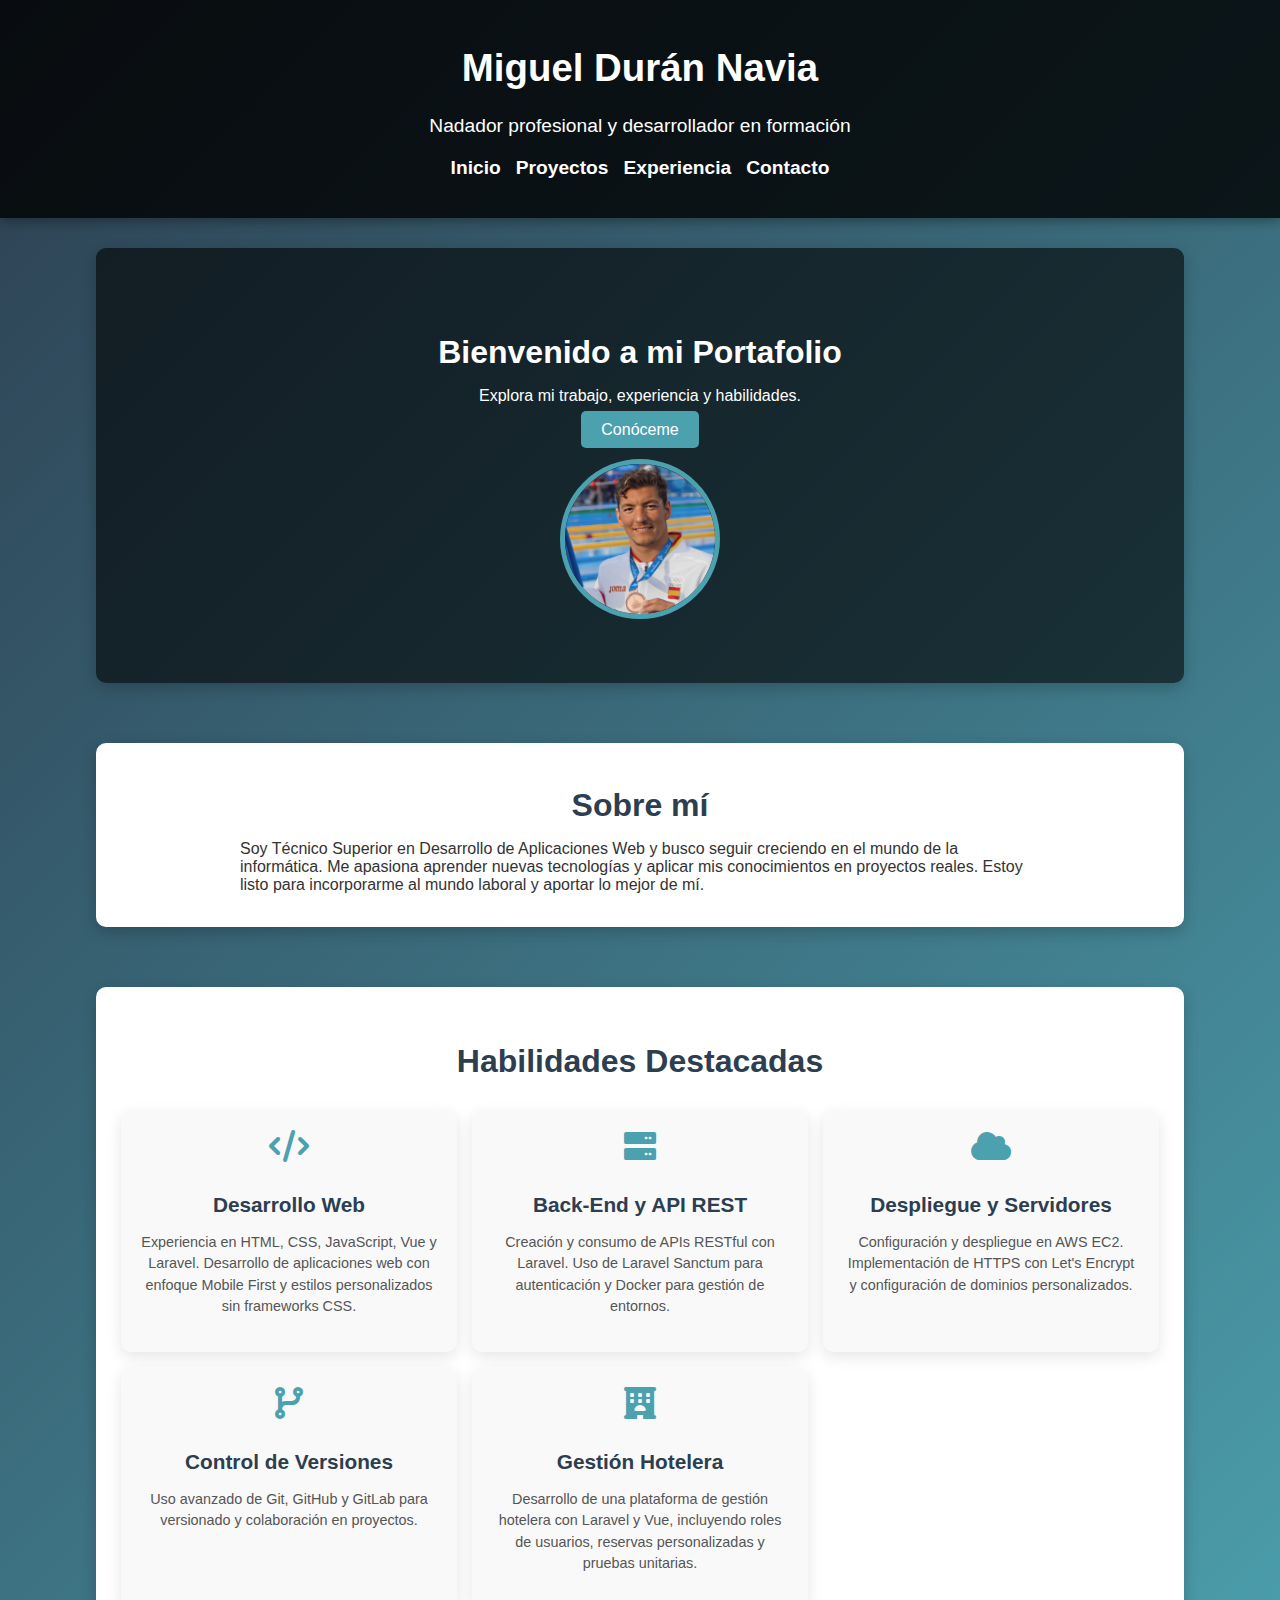
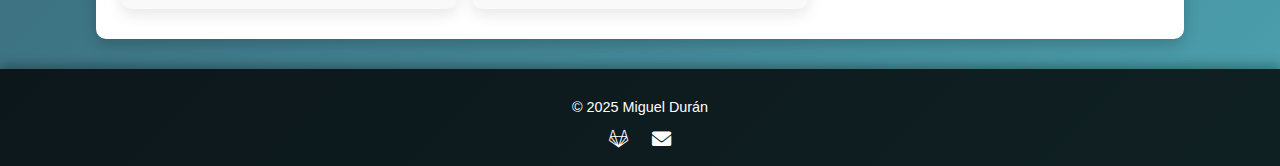
==== commit 49a2402d: "añado que el header no sea absoluto" ====
--- a/index.html
+++ b/index.html
@@ -95,18 +95,42 @@
     <script>
         // Asegurar que el footer siempre esté en la parte inferior
         function adjustFooter() {
-            const body = document.body;
-            const html = document.documentElement;
-            const height = Math.max(body.scrollHeight, body.offsetHeight, 
-                html.clientHeight, html.scrollHeight, html.offsetHeight);
+            const header = document.getElementById('main-header');
+            const main = document.querySelector('main');
+            const footer = document.querySelector('footer');
             
-            if (height < window.innerHeight) {
-                document.querySelector('footer').style.marginTop = `${window.innerHeight - height + 20}px`;
+            // Obtener alturas
+            const headerHeight = header.offsetHeight;
+            const mainHeight = main.offsetHeight;
+            const footerHeight = footer.offsetHeight;
+            const windowHeight = window.innerHeight;
+            
+            // Verificar si el contenido es menor que la altura de la ventana
+            const totalContentHeight = headerHeight + mainHeight + footerHeight;
+            
+            if (totalContentHeight < windowHeight) {
+                // Establecer el margen inferior del contenido principal para empujar el footer hacia abajo
+                const extraSpace = windowHeight - totalContentHeight;
+                main.style.marginBottom = `${extraSpace}px`;
+            } else {
+                main.style.marginBottom = '0';
             }
         }
         
+        // Ejecutar al cargar la página y cuando cambie el tamaño de la ventana
         window.addEventListener('load', adjustFooter);
         window.addEventListener('resize', adjustFooter);
+        
+        // También ajustar cuando cambien las imágenes (pueden afectar las alturas)
+        window.addEventListener('DOMContentLoaded', function() {
+            const images = document.querySelectorAll('img');
+            images.forEach(img => {
+                img.addEventListener('load', adjustFooter);
+            });
+            // Aplicar inmediatamente y luego nuevamente después de un retraso
+            adjustFooter();
+            setTimeout(adjustFooter, 500);
+        });
     </script>
 </body>
 </html>--- a/style.css
+++ b/style.css
@@ -18,9 +18,6 @@
     padding: 20px;
     font-size: 1.2rem;
     box-shadow: 0 4px 10px rgba(0, 0, 0, 0.3);
-    position: sticky;
-    top: 0;
-    z-index: 100;
     width: 100%;
     box-sizing: border-box;
 }
@@ -365,8 +362,6 @@
     #main-header {
         padding: 15px 10px;
         font-size: 1rem;
-        position: sticky;
-        top: 0;
     }
 
     #main-header h1 {
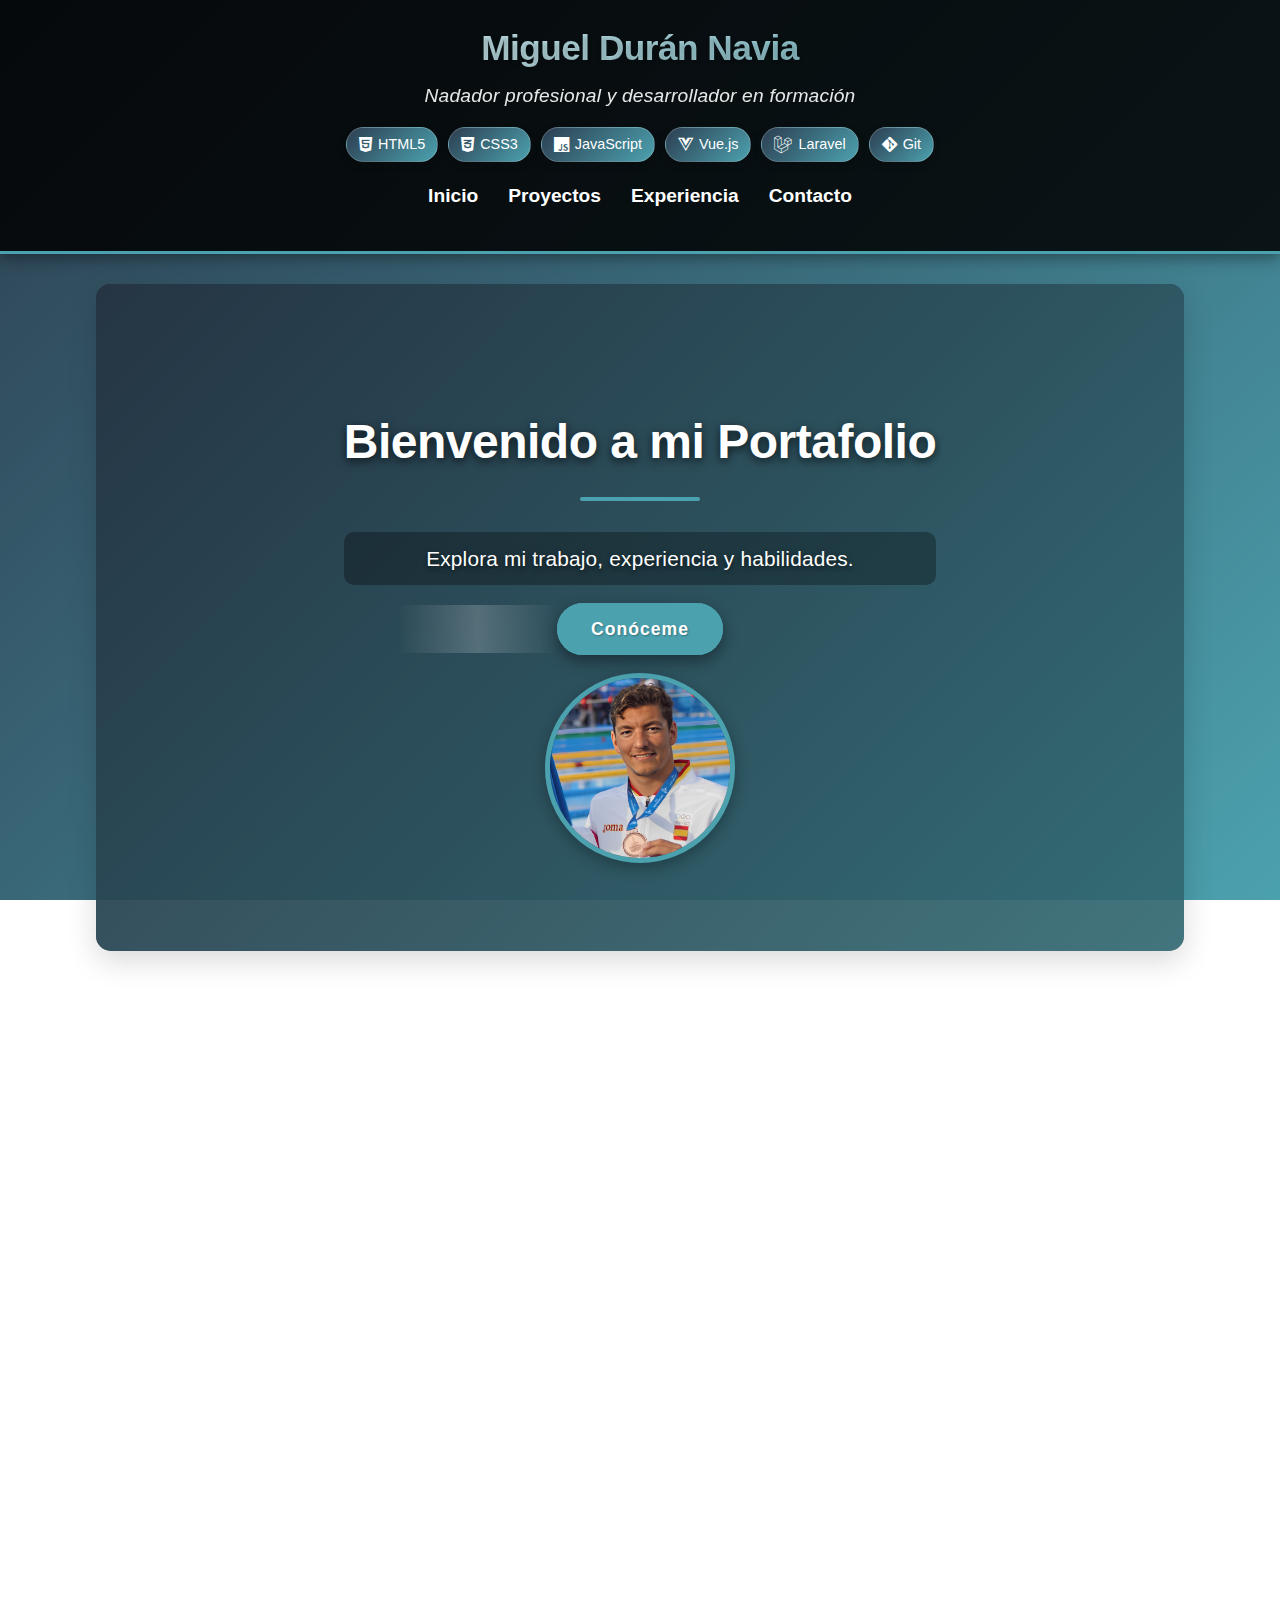
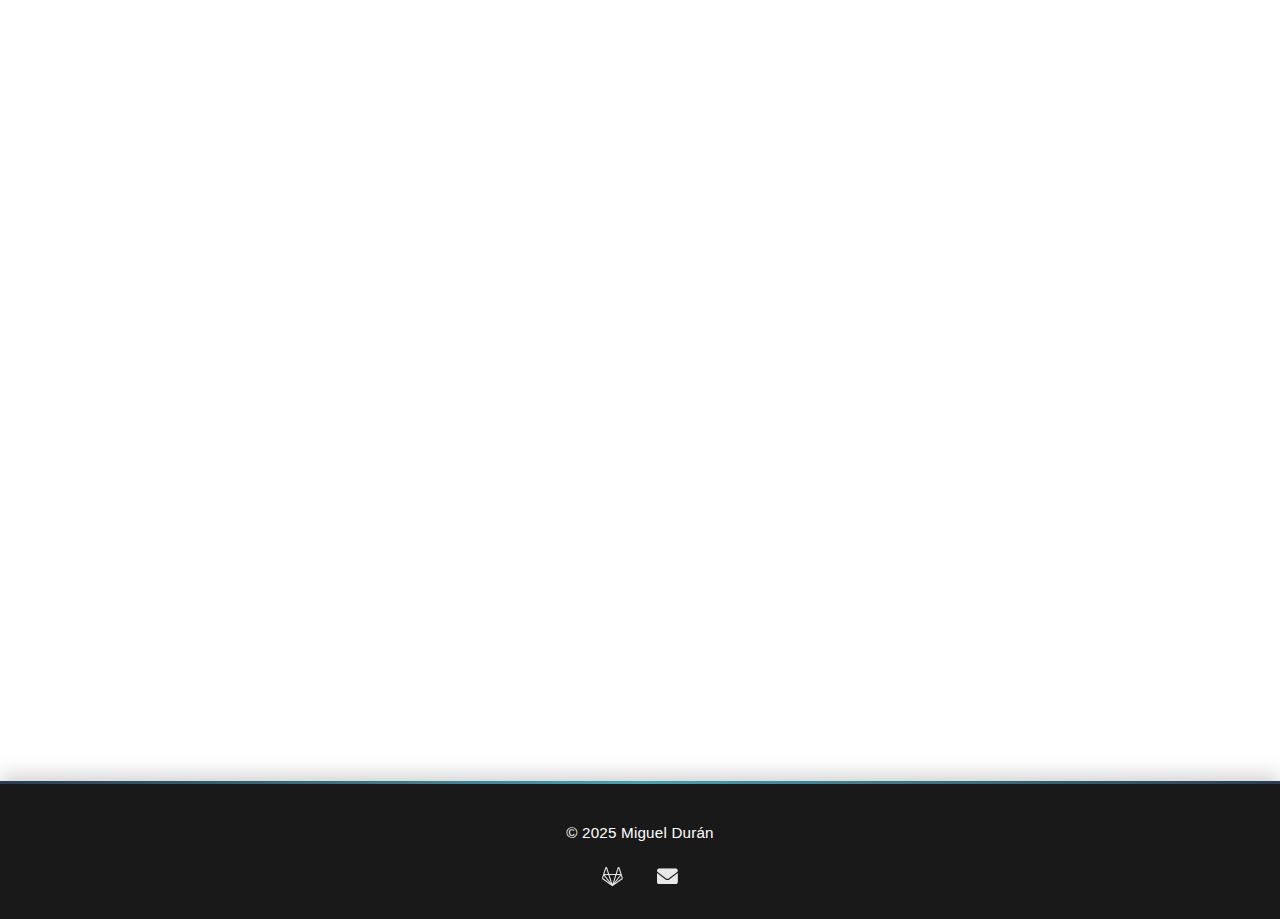
==== commit d0d17a44: "añado como las habilidades de programacion  que he realizado." ====
--- a/index.html
+++ b/index.html
@@ -11,6 +11,16 @@
     <header id="main-header">
         <h1>Miguel Durán Navia</h1>
         <p>Nadador profesional y desarrollador en formación</p>
+        
+        <div class="skills-badges">
+            <div class="skill-badge"><i class="fab fa-html5"></i> HTML5</div>
+            <div class="skill-badge"><i class="fab fa-css3-alt"></i> CSS3</div>
+            <div class="skill-badge"><i class="fab fa-js"></i> JavaScript</div>
+            <div class="skill-badge"><i class="fab fa-vuejs"></i> Vue.js</div>
+            <div class="skill-badge"><i class="fab fa-laravel"></i> Laravel</div>
+            <div class="skill-badge"><i class="fab fa-git-alt"></i> Git</div>
+        </div>
+        
         <nav aria-label="Navegación principal">
             <ul>
                 <li><a href="index.html">Inicio</a></li>
--- a/style.css
+++ b/style.css
@@ -4,22 +4,68 @@
     margin: 0;
     padding: 0;
     background: linear-gradient(135deg, #2c3e50, #4ca1af);
+    background-attachment: fixed;
     color: #333;
     text-align: center;
     min-height: 100vh;
     display: flex;
     flex-direction: column;
+    line-height: 1.6;
+}
+
+/* Tipografía mejorada */
+h1, h2, h3 {
+    font-weight: 700;
+    letter-spacing: -0.5px;
+}
+
+p {
+    font-weight: 400;
+    letter-spacing: 0.2px;
 }
 
 /* Encabezado */
 #main-header {
-    background: rgba(0, 0, 0, 0.8);
+    background: rgba(0, 0, 0, 0.85);
     color: white;
     padding: 20px;
     font-size: 1.2rem;
-    box-shadow: 0 4px 10px rgba(0, 0, 0, 0.3);
+    box-shadow: 0 4px 15px rgba(0, 0, 0, 0.4);
     width: 100%;
     box-sizing: border-box;
+    border-bottom: 3px solid #4ca1af;
+    position: relative;
+    z-index: 100;
+    opacity: 1;
+    transform: translateY(0);
+    transition: opacity 0.5s ease, transform 0.5s ease, background-color 0.3s ease;
+}
+
+#main-header.loading {
+    opacity: 0;
+    transform: translateY(-20px);
+}
+
+#main-header.loaded,
+#main-header {
+    opacity: 1;
+    transform: translateY(0);
+}
+
+#main-header h1 {
+    margin: 0 0 5px 0;
+    font-size: 2.2rem;
+    background: linear-gradient(90deg, #ffffff, #4ca1af);
+    -webkit-background-clip: text;
+    background-clip: text;
+    color: transparent;
+    text-shadow: 0px 2px 4px rgba(0, 0, 0, 0.2);
+}
+
+#main-header p {
+    margin: 0 0 15px 0;
+    opacity: 0.9;
+    font-style: italic;
 }
 
 #main-header nav ul {
@@ -27,19 +73,36 @@
     padding: 0;
     display: flex;
     justify-content: center;
-    gap: 15px;
+    gap: 30px;
     flex-wrap: wrap;
 }
 
 #main-header nav ul li a {
     color: white;
     text-decoration: none;
-    font-weight: bold;
-    transition: color 0.3s ease;
+    font-weight: 600;
+    transition: all 0.3s ease;
+    position: relative;
+    padding: 5px 0;
+}
+
+#main-header nav ul li a::after {
+    content: '';
+    position: absolute;
+    bottom: 0;
+    left: 0;
+    width: 0;
+    height: 2px;
+    background: #4ca1af;
+    transition: width 0.3s ease;
 }
 
 #main-header nav ul li a:hover {
     color: #4ca1af;
+}
+
+#main-header nav ul li a:hover::after {
+    width: 100%;
 }
 
 /* Contenido principal */
@@ -49,139 +112,284 @@
     align-items: center;
     flex: 1;
     width: 100%;
+    padding: 0 0 30px 0;
 }
 
 /* Hero Section */
 .hero {
-    padding: 60px 20px;
-    background: rgba(0, 0, 0, 0.6);
+    padding: 80px 20px;
+    background: rgba(0, 0, 0, 0.8);
     color: white;
     display: flex;
     flex-direction: column;
     align-items: center;
     justify-content: center;
     text-align: center;
+    position: relative;
+    overflow: hidden;
+    margin-bottom: 40px;
+    opacity: 0;
+    transition: opacity 1s ease;
+}
+
+.hero::before {
+    content: '';
+    position: absolute;
+    top: 0;
+    left: 0;
+    width: 100%;
+    height: 100%;
+    background: linear-gradient(135deg, rgba(44, 62, 80, 0.8), rgba(76, 161, 175, 0.6));
+    z-index: -1;
 }
 
 .hero-content {
     display: flex;
     flex-direction: column;
     align-items: center;
-    gap: 20px;
+    gap: 30px;
     max-width: 1200px;
     width: 100%;
+    z-index: 1;
 }
 
 .hero-text h2 {
-    font-size: 2rem;
-    margin-bottom: 15px;
+    font-size: 3rem;
+    margin-bottom: 20px;
+    text-shadow: 0 3px 10px rgba(0, 0, 0, 0.7);
+    color: #ffffff;
+    font-weight: 800;
+    position: relative;
+    display: inline-block;
+}
+
+.hero-text h2::after {
+    content: '';
+    position: absolute;
+    bottom: -10px;
+    left: 50%;
+    transform: translateX(-50%);
+    width: 120px;
+    height: 4px;
+    background: #4ca1af;
+    border-radius: 2px;
+}
+
+.hero-text p {
+    font-size: 1.3rem;
+    margin-bottom: 30px;
+    max-width: 600px;
+    text-shadow: 0 2px 5px rgba(0, 0, 0, 0.6);
+    line-height: 1.6;
+    background: rgba(0, 0, 0, 0.3);
+    padding: 10px 20px;
+    border-radius: 10px;
 }
 
 .hero-text .btn {
-    padding: 10px 20px;
+    padding: 14px 32px;
     background: #4ca1af;
     color: white;
     text-decoration: none;
-    border-radius: 5px;
-    transition: background 0.3s ease;
+    border-radius: 30px;
+    transition: all 0.3s ease;
+    font-weight: 700;
+    font-size: 1.1rem;
+    box-shadow: 0 6px 15px rgba(0, 0, 0, 0.4);
+    border: 2px solid #4ca1af;
+    letter-spacing: 1px;
+    text-shadow: 1px 1px 2px rgba(0, 0, 0, 0.3);
+    position: relative;
+    overflow: hidden;
+}
+
+.hero-text .btn::before {
+    content: '';
+    position: absolute;
+    top: 0;
+    left: -100%;
+    width: 100%;
+    height: 100%;
+    background: linear-gradient(90deg, transparent, rgba(255,255,255,0.2), transparent);
+    transition: 0.5s;
 }
 
 .hero-text .btn:hover {
     background: #2c3e50;
+    color: white;
+    border: 2px solid #4ca1af;
+    transform: translateY(-5px);
+    box-shadow: 0 10px 20px rgba(0, 0, 0, 0.5);
+}
+
+.hero-text .btn:hover::before {
+    left: 100%;
 }
 
 .hero-image img {
     border-radius: 50%;
-    width: 150px;
-    height: 150px;
+    width: 180px;
+    height: 180px;
     object-fit: cover;
     border: 5px solid #4ca1af;
+    box-shadow: 0 5px 15px rgba(0, 0, 0, 0.3);
+    transition: transform 0.5s ease;
+    opacity: 0;
+    transition: opacity 0.5s ease, transform 0.5s ease;
+}
+
+.hero-image img:hover {
+    transform: scale(1.05);
+    border-color: white;
+}
+
+.hero.loaded {
+    opacity: 1;
+}
+
+img {
+    opacity: 0;
+    transition: opacity 0.5s ease, transform 0.5s ease;
+}
+
+img.loaded {
+    opacity: 1;
 }
 
 /* Secciones comunes */
 section {
     margin: 30px auto;
-    padding: 17px;
+    padding: 30px;
     width: 85%;
     max-width: 1299px;
     background-color: white;
-    border-radius: 10px;
-    box-shadow: 0 5px 15px rgba(0, 0, 0, 0.2);
-    transition: transform 0.3s ease, box-shadow 0.3s ease;
+    border-radius: 15px;
+    box-shadow: 0 10px 30px rgba(0, 0, 0, 0.15);
+    transition: transform 0.4s ease, box-shadow 0.4s ease;
     box-sizing: border-box;
+    position: relative;
+    overflow: hidden;
+}
+
+section::after {
+    content: '';
+    position: absolute;
+    bottom: 0;
+    left: 0;
+    width: 100%;
+    height: 5px;
+    background: linear-gradient(90deg, #2c3e50, #4ca1af);
+    opacity: 0;
+    transition: opacity 0.4s ease;
 }
 
 section:hover {
-    transform: translateY(-5px);
-    box-shadow: 0 8px 20px rgba(0, 0, 0, 0.3);
+    transform: translateY(-10px);
+    box-shadow: 0 15px 35px rgba(0, 0, 0, 0.2);
+}
+
+section:hover::after {
+    opacity: 1;
+}
+
+/* Títulos de sección */
+section h2 {
+    font-size: 2.2rem;
+    margin-bottom: 30px;
+    color: #2c3e50;
+    position: relative;
+    display: inline-block;
+    padding-bottom: 10px;
+}
+
+section h2::after {
+    content: '';
+    position: absolute;
+    bottom: 0;
+    left: 50%;
+    transform: translateX(-50%);
+    width: 80px;
+    height: 3px;
+    background: linear-gradient(90deg, #2c3e50, #4ca1af);
+    border-radius: 3px;
 }
 
 /* Sobre mí */
 .about h2 {
-    font-size: 2rem;
-    margin-bottom: 15px;
-    color: #2c3e50;
+    margin-bottom: 25px;
 }
 
 .about-content {
     max-width: 800px;
     margin: 0 auto;
     text-align: left;
+    font-size: 1.05rem;
+    line-height: 1.8;
 }
 
 /* Habilidades */
 .skills {
-    padding: 30px 15px;
+    padding: 40px 25px;
     background: white;
-}
-
-.skills h2 {
-    font-size: 2rem;
-    margin-bottom: 30px;
-    color: #2c3e50;
 }
 
 .skills-grid {
     display: grid;
-    grid-template-columns: repeat(auto-fit, minmax(250px, 1fr));
-    gap: 15px;
-    padding: 0 10px;
+    grid-template-columns: repeat(auto-fit, minmax(280px, 1fr));
+    gap: 30px;
+    padding: 10px;
     width: 100%;
     box-sizing: border-box;
 }
 
 .skill-card {
     background: #f9f9f9;
-    padding: 20px;
-    border-radius: 10px;
-    box-shadow: 0 5px 15px rgba(0, 0, 0, 0.1);
-    transition: transform 0.3s ease, box-shadow 0.3s ease;
+    padding: 30px;
+    border-radius: 15px;
+    box-shadow: 0 8px 20px rgba(0, 0, 0, 0.08);
+    transition: all 0.4s ease;
     text-align: center;
     width: 100%;
     box-sizing: border-box;
+    border: 1px solid rgba(0, 0, 0, 0.05);
+    opacity: 0;
+    transform: translateY(20px);
+    transition: opacity 0.5s ease, transform 0.5s ease, box-shadow 0.3s ease, background 0.3s ease;
 }
 
 .skill-card:hover {
-    transform: translateY(-10px);
-    box-shadow: 0 10px 20px rgba(0, 0, 0, 0.2);
+    transform: translateY(-15px) scale(1.02);
+    box-shadow: 0 15px 30px rgba(0, 0, 0, 0.15);
+    background: linear-gradient(135deg, #ffffff, #f3f3f3);
 }
 
 .skill-icon {
-    font-size: 2rem;
+    font-size: 2.5rem;
     color: #4ca1af;
-    margin-bottom: 10px;
+    margin-bottom: 20px;
+    transition: transform 0.5s ease;
+}
+
+.skill-card:hover .skill-icon {
+    transform: scale(1.2);
+    color: #2c3e50;
 }
 
 .skill-card h3 {
-    font-size: 1.3rem;
+    font-size: 1.4rem;
     color: #2c3e50;
-    margin-bottom: 10px;
+    margin-bottom: 15px;
 }
 
 .skill-card p {
-    font-size: 0.9rem;
+    font-size: 0.95rem;
     color: #555;
-    line-height: 1.5;
+    line-height: 1.7;
+}
+
+.skill-card.animated {
+    opacity: 1;
+    transform: translateY(0);
 }
 
 /* Proyectos */
@@ -205,6 +413,9 @@
     box-shadow: 0 5px 15px rgba(0, 0, 0, 0.2);
     transition: transform 0.3s ease, box-shadow 0.3s ease;
     text-align: left;
+    opacity: 0;
+    transform: translateY(20px);
+    transition: opacity 0.5s ease, transform 0.5s ease, box-shadow 0.3s ease, background 0.3s ease;
 }
 
 .project-card:hover {
@@ -240,6 +451,11 @@
 
 .project-link i {
     margin-right: 8px;
+}
+
+.project-card.animated {
+    opacity: 1;
+    transform: translateY(0);
 }
 
 /* Experiencia */
@@ -271,6 +487,9 @@
     box-shadow: 0 5px 15px rgba(0, 0, 0, 0.1);
     transition: transform 0.3s ease, box-shadow 0.3s ease;
     text-align: center;
+    opacity: 0;
+    transform: translateY(20px);
+    transition: opacity 0.5s ease, transform 0.5s ease, box-shadow 0.3s ease, background 0.3s ease;
 }
 
 .experience-card:hover {
@@ -294,6 +513,11 @@
     font-size: 1rem;
     color: #555;
     line-height: 1.6;
+}
+
+.experience-card.animated {
+    opacity: 1;
+    transform: translateY(0);
 }
 
 /* Formulario de contacto */
@@ -333,28 +557,42 @@
 /* Pie de página */
 footer {
     margin-top: auto;
-    padding: 15px;
-    background: rgba(0, 0, 0, 0.8);
-    color: white;
-    font-size: 0.9rem;
-    box-shadow: 0 -4px 10px rgba(0, 0, 0, 0.3);
+    padding: 25px 15px;
+    background: rgba(0, 0, 0, 0.9);
+    color: white;
+    font-size: 0.95rem;
+    box-shadow: 0 -5px 20px rgba(0, 0, 0, 0.2);
     width: 100%;
     box-sizing: border-box;
+    position: relative;
+}
+
+footer::before {
+    content: '';
+    position: absolute;
+    top: 0;
+    left: 0;
+    width: 100%;
+    height: 3px;
+    background: linear-gradient(90deg, #2c3e50, #4ca1af, #2c3e50);
 }
 
 footer .social-links {
-    margin-top: 10px;
+    margin-top: 15px;
 }
 
 footer .social-links a {
     color: white;
-    margin: 0 10px;
-    font-size: 1.2rem;
-    transition: color 0.3s ease;
+    margin: 0 15px;
+    font-size: 1.3rem;
+    transition: all 0.3s ease;
+    opacity: 0.9;
 }
 
 footer .social-links a:hover {
     color: #4ca1af;
+    opacity: 1;
+    transform: translateY(-3px);
 }
 
 /* Media Queries para móviles */
@@ -365,17 +603,16 @@
     }
 
     #main-header h1 {
-        font-size: 1.5rem;
-        margin: 5px 0;
+        font-size: 1.7rem;
     }
 
     #main-header p {
         font-size: 0.9rem;
-        margin: 5px 0;
+        margin-bottom: 10px;
     }
 
     #main-header nav ul {
-        gap: 8px;
+        gap: 15px;
     }
 
     #main-header nav ul li a {
@@ -383,57 +620,225 @@
     }
 
     section {
-        width: 90%;
-        padding: 15px;
+        width: 92%;
+        padding: 25px 15px;
         margin: 15px auto;
     }
 
     .hero {
-        padding: 30px 15px;
+        padding: 50px 15px;
     }
 
     .hero-text h2 {
-        font-size: 1.8rem;
-        margin-bottom: 10px;
+        font-size: 2.2rem;
+        margin-bottom: 15px;
+        padding: 0 10px;
+    }
+
+    .hero-text h2::after {
+        width: 100px;
+        height: 3px;
+        bottom: -8px;
+    }
+
+    .hero-text p {
+        font-size: 1.1rem;
+        padding: 12px 15px;
+        margin-bottom: 25px;
+        background: rgba(0, 0, 0, 0.4);
+    }
+
+    .hero-text .btn {
+        padding: 12px 28px;
+        font-size: 1rem;
     }
 
     .hero-image img {
-        width: 120px;
-        height: 120px;
-    }
-
-    .about h2,
-    .skills h2,
-    .projects h2,
-    .experience h2 {
+        width: 150px;
+        height: 150px;
+    }
+
+    section h2 {
         font-size: 1.8rem;
         margin-bottom: 20px;
     }
 
     .skills-grid {
         grid-template-columns: 1fr;
-        gap: 15px;
+        gap: 20px;
         padding: 0;
     }
 
     .skill-card {
-        padding: 15px;
-        margin-bottom: 10px;
-    }
-
-    .project-grid,
-    .experience-grid {
-        grid-template-columns: 1fr;
-        gap: 15px;
-        padding: 0;
+        padding: 20px;
     }
 
     footer {
-        padding: 10px;
-        font-size: 0.7rem;
+        padding: 15px 10px;
     }
 
     footer .social-links a {
-        font-size: 0.9rem;
+        margin: 0 10px;
+        font-size: 1.2rem;
+    }
+}
+
+/* Animaciones y Efectos */
+.fade-in-section {
+    opacity: 0;
+    transform: translateY(30px);
+    transition: opacity 0.8s ease, transform 0.8s ease;
+}
+
+.fade-in-section.visible {
+    opacity: 1;
+    transform: translateY(0);
+}
+
+.hover-effect {
+    animation: pulse 1s;
+}
+
+@keyframes pulse {
+    0% {
+        transform: scale(1);
+    }
+    50% {
+        transform: scale(1.05);
+    }
+    100% {
+        transform: scale(1);
+    }
+}
+
+#main-header.loaded {
+    opacity: 1;
+    transform: translateY(0);
+}
+
+.hero.loaded {
+    opacity: 1;
+}
+
+/* Tema Oscuro (preparación para futura implementación) */
+body.dark-mode {
+    background: linear-gradient(135deg, #111827, #1e3a8a);
+    color: #f9fafb;
+}
+
+body.dark-mode #main-header {
+    background: rgba(17, 24, 39, 0.95);
+    border-bottom-color: #3b82f6;
+}
+
+body.dark-mode section {
+    background-color: #1f2937;
+    color: #f9fafb;
+}
+
+body.dark-mode .skill-card,
+body.dark-mode .project-card,
+body.dark-mode .experience-card {
+    background: #111827;
+    border-color: #374151;
+}
+
+body.dark-mode .skill-card h3,
+body.dark-mode .project-card h3,
+body.dark-mode .experience-card h3 {
+    color: #f9fafb;
+}
+
+body.dark-mode .skill-card p,
+body.dark-mode .project-card p,
+body.dark-mode .experience-card p {
+    color: #d1d5db;
+}
+
+body.dark-mode footer {
+    background: rgba(17, 24, 39, 0.95);
+}
+
+/* Tema Oscuro (preparación para futura implementación) */
+.theme-toggle-btn {
+    position: fixed;
+    bottom: 20px;
+    right: 20px;
+    width: 50px;
+    height: 50px;
+    border-radius: 50%;
+    background: #2c3e50;
+    color: white;
+    display: flex;
+    justify-content: center;
+    align-items: center;
+    cursor: pointer;
+    border: none;
+    box-shadow: 0 4px 10px rgba(0, 0, 0, 0.3);
+    z-index: 1000;
+    transition: all 0.3s ease;
+}
+
+.theme-toggle-btn:hover {
+    transform: translateY(-5px);
+    box-shadow: 0 6px 15px rgba(0, 0, 0, 0.4);
+    background: #4ca1af;
+}
+
+.theme-toggle-btn i {
+    font-size: 1.2rem;
+}
+
+/* Badges de habilidades en el header */
+.skills-badges {
+    display: flex;
+    flex-wrap: wrap;
+    justify-content: center;
+    gap: 10px;
+    margin-bottom: 15px;
+    max-width: 800px;
+    margin-left: auto;
+    margin-right: auto;
+}
+
+.skill-badge {
+    background: linear-gradient(135deg, #2c3e50, #4ca1af);
+    color: white;
+    padding: 5px 12px;
+    border-radius: 50px;
+    font-size: 0.9rem;
+    font-weight: 500;
+    display: flex;
+    align-items: center;
+    gap: 6px;
+    box-shadow: 0 3px 8px rgba(0, 0, 0, 0.2);
+    transition: all 0.3s ease;
+    border: 1px solid rgba(255, 255, 255, 0.2);
+}
+
+.skill-badge:hover {
+    transform: translateY(-3px);
+    box-shadow: 0 5px 12px rgba(0, 0, 0, 0.3);
+    background: linear-gradient(135deg, #4ca1af, #2c3e50);
+}
+
+.skill-badge i {
+    font-size: 1.1rem;
+}
+
+/* Media Queries para móviles */
+@media (max-width: 768px) {
+    .skills-badges {
+        gap: 8px;
+        margin-bottom: 12px;
+    }
+    
+    .skill-badge {
+        padding: 4px 10px;
+        font-size: 0.8rem;
+    }
+    
+    .skill-badge i {
+        font-size: 1rem;
     }
 }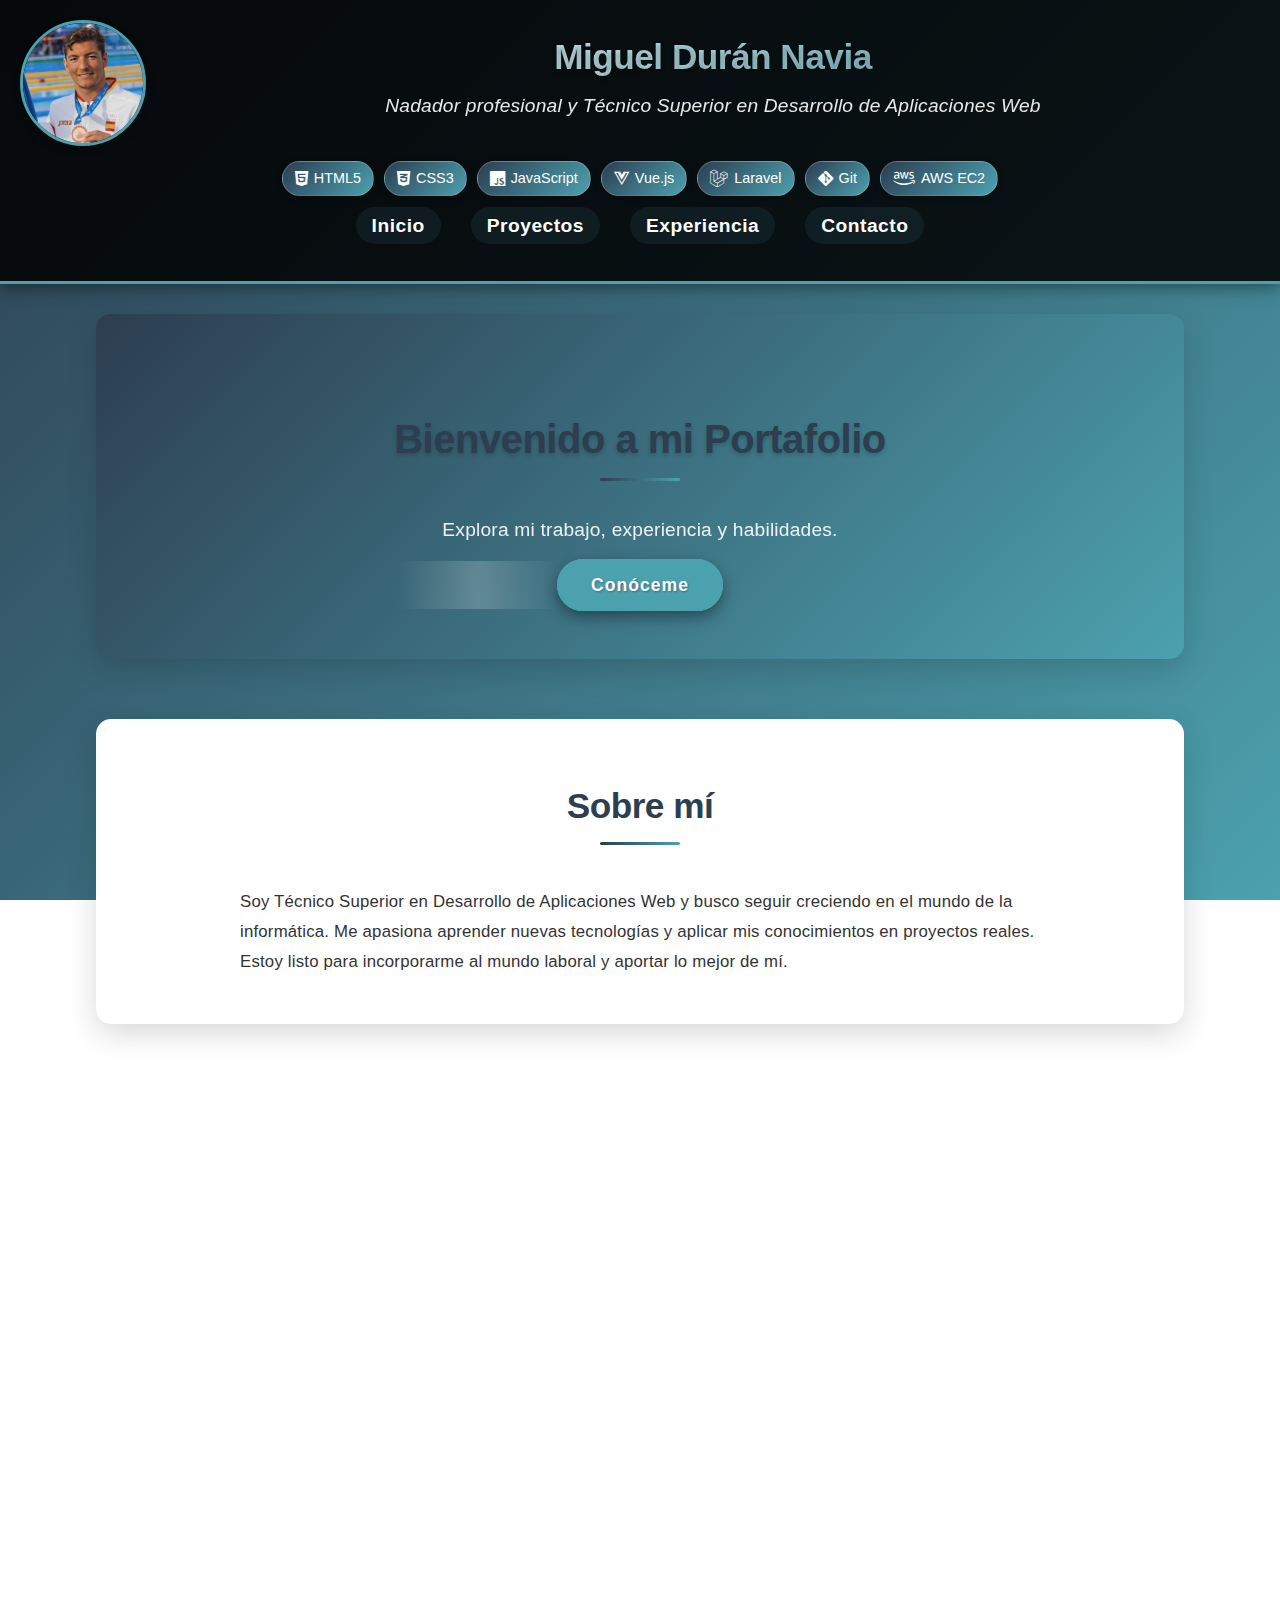
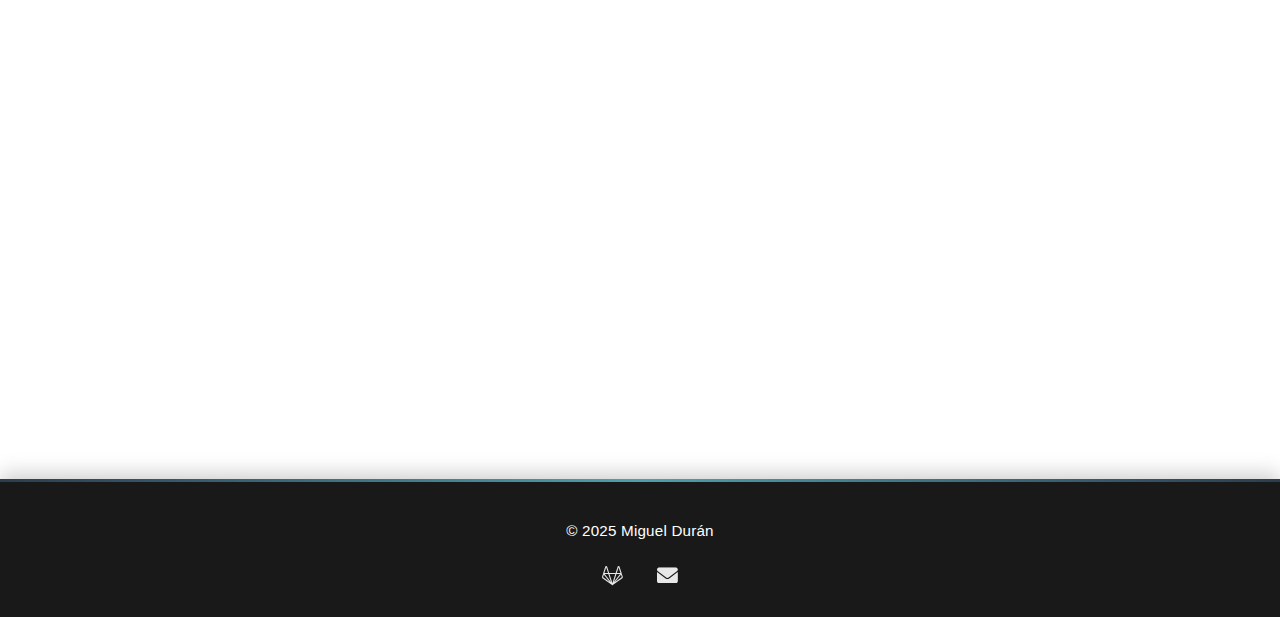
==== commit 68ff45d9: "añado mi foto en el header con informacion de mis habilidades que realizo." ====
--- a/index.html
+++ b/index.html
@@ -9,8 +9,15 @@
 </head>
 <body>
     <header id="main-header">
-        <h1>Miguel Durán Navia</h1>
-        <p>Nadador profesional y desarrollador en formación</p>
+        <div class="header-content">
+            <div class="profile-image">
+                <img src="foto perfil juegos mediterraneo.jpg" alt="Miguel Durán">
+            </div>
+            <div class="header-text">
+                <h1>Miguel Durán Navia</h1>
+                <p>Nadador profesional y Técnico Superior en Desarrollo de Aplicaciones Web</p>
+            </div>
+        </div>
         
         <div class="skills-badges">
             <div class="skill-badge"><i class="fab fa-html5"></i> HTML5</div>
@@ -19,6 +26,7 @@
             <div class="skill-badge"><i class="fab fa-vuejs"></i> Vue.js</div>
             <div class="skill-badge"><i class="fab fa-laravel"></i> Laravel</div>
             <div class="skill-badge"><i class="fab fa-git-alt"></i> Git</div>
+            <div class="skill-badge"><i class="fab fa-aws"></i> AWS EC2</div>
         </div>
         
         <nav aria-label="Navegación principal">
@@ -38,9 +46,6 @@
                     <h2>Bienvenido a mi Portafolio</h2>
                     <p>Explora mi trabajo, experiencia y habilidades.</p>
                     <a href="#about" class="btn">Conóceme</a>
-                </div>
-                <div class="hero-image">
-                    <img src="foto perfil juegos mediterraneo.jpg" alt="Miguel Durán">
                 </div>
             </div>
         </section>
@@ -88,6 +93,13 @@
                     <i class="fas fa-hotel skill-icon"></i>
                     <h3>Gestión Hotelera</h3>
                     <p>Desarrollo de una plataforma de gestión hotelera con Laravel y Vue, incluyendo roles de usuarios, reservas personalizadas y pruebas unitarias.</p>
+                </div>
+                
+                <!-- AWS -->
+                <div class="skill-card">
+                    <i class="fab fa-aws skill-icon"></i>
+                    <h3>AWS Cloud</h3>
+                    <p>Experiencia en despliegue de aplicaciones en instancias EC2, configuración de seguridad y gestión de dominios en la nube de Amazon Web Services.</p>
                 </div>
             </div>
         </section>
--- a/style.css
+++ b/style.css
@@ -39,17 +39,51 @@
     opacity: 1;
     transform: translateY(0);
     transition: opacity 0.5s ease, transform 0.5s ease, background-color 0.3s ease;
-}
-
-#main-header.loading {
-    opacity: 0;
-    transform: translateY(-20px);
+    text-align: center;
 }
 
 #main-header.loaded,
 #main-header {
     opacity: 1;
     transform: translateY(0);
+}
+
+.header-content {
+    display: flex;
+    align-items: center;
+    justify-content: center;
+    flex-wrap: wrap;
+    gap: 20px;
+    margin-bottom: 15px;
+}
+
+.profile-image {
+    width: 120px;
+    height: 120px;
+    overflow: hidden;
+    border-radius: 50%;
+    border: 3px solid #4ca1af;
+    box-shadow: 0 4px 8px rgba(0, 0, 0, 0.2);
+    transition: all 0.3s ease;
+}
+
+.profile-image:hover {
+    transform: scale(1.05);
+    border-color: #ffffff;
+    box-shadow: 0 6px 12px rgba(0, 0, 0, 0.3);
+}
+
+.profile-image img {
+    width: 100%;
+    height: 100%;
+    object-fit: cover;
+    display: block;
+}
+
+.header-text {
+    flex: 1;
+    min-width: 300px;
+    text-align: center;
 }
 
 #main-header h1 {
@@ -75,6 +109,7 @@
     justify-content: center;
     gap: 30px;
     flex-wrap: wrap;
+    margin-top: 10px;
 }
 
 #main-header nav ul li a {
@@ -83,13 +118,16 @@
     font-weight: 600;
     transition: all 0.3s ease;
     position: relative;
-    padding: 5px 0;
+    padding: 8px 16px;
+    border-radius: 50px;
+    background: rgba(76, 161, 175, 0.1);
+    letter-spacing: 0.5px;
 }
 
 #main-header nav ul li a::after {
     content: '';
     position: absolute;
-    bottom: 0;
+    bottom: -2px;
     left: 0;
     width: 0;
     height: 2px;
@@ -98,7 +136,10 @@
 }
 
 #main-header nav ul li a:hover {
-    color: #4ca1af;
+    color: #ffffff;
+    background: rgba(76, 161, 175, 0.3);
+    transform: translateY(-3px);
+    box-shadow: 0 4px 8px rgba(0, 0, 0, 0.2);
 }
 
 #main-header nav ul li a:hover::after {
@@ -117,73 +158,36 @@
 
 /* Hero Section */
 .hero {
-    padding: 80px 20px;
-    background: rgba(0, 0, 0, 0.8);
-    color: white;
+    padding: 60px 20px;
+    background: linear-gradient(135deg, #2c3e50, #4ca1af);
+    color: white;
+    text-align: center;
+}
+
+.hero-content {
+    max-width: 1200px;
+    margin: 0 auto;
     display: flex;
     flex-direction: column;
+    justify-content: center;
     align-items: center;
-    justify-content: center;
+}
+
+.hero-text {
+    max-width: 600px;
     text-align: center;
-    position: relative;
-    overflow: hidden;
-    margin-bottom: 40px;
-    opacity: 0;
-    transition: opacity 1s ease;
-}
-
-.hero::before {
-    content: '';
-    position: absolute;
-    top: 0;
-    left: 0;
-    width: 100%;
-    height: 100%;
-    background: linear-gradient(135deg, rgba(44, 62, 80, 0.8), rgba(76, 161, 175, 0.6));
-    z-index: -1;
-}
-
-.hero-content {
-    display: flex;
-    flex-direction: column;
-    align-items: center;
-    gap: 30px;
-    max-width: 1200px;
-    width: 100%;
-    z-index: 1;
 }
 
 .hero-text h2 {
-    font-size: 3rem;
-    margin-bottom: 20px;
-    text-shadow: 0 3px 10px rgba(0, 0, 0, 0.7);
-    color: #ffffff;
-    font-weight: 800;
-    position: relative;
-    display: inline-block;
-}
-
-.hero-text h2::after {
-    content: '';
-    position: absolute;
-    bottom: -10px;
-    left: 50%;
-    transform: translateX(-50%);
-    width: 120px;
-    height: 4px;
-    background: #4ca1af;
-    border-radius: 2px;
+    font-size: 2.5rem;
+    margin-bottom: 15px;
+    text-shadow: 0 2px 4px rgba(0, 0, 0, 0.2);
 }
 
 .hero-text p {
-    font-size: 1.3rem;
-    margin-bottom: 30px;
-    max-width: 600px;
-    text-shadow: 0 2px 5px rgba(0, 0, 0, 0.6);
-    line-height: 1.6;
-    background: rgba(0, 0, 0, 0.3);
-    padding: 10px 20px;
-    border-radius: 10px;
+    font-size: 1.2rem;
+    margin-bottom: 25px;
+    opacity: 0.9;
 }
 
 .hero-text .btn {
@@ -597,26 +601,38 @@
 
 /* Media Queries para móviles */
 @media (max-width: 768px) {
+    .header-content {
+        flex-direction: column;
+        gap: 15px;
+    }
+    
+    .profile-image {
+        width: 100px;
+        height: 100px;
+    }
+    
     #main-header {
         padding: 15px 10px;
         font-size: 1rem;
     }
-
+    
     #main-header h1 {
         font-size: 1.7rem;
     }
-
+    
     #main-header p {
         font-size: 0.9rem;
         margin-bottom: 10px;
     }
-
+    
     #main-header nav ul {
-        gap: 15px;
-    }
-
+        gap: 12px;
+        margin-top: 8px;
+    }
+    
     #main-header nav ul li a {
         font-size: 0.9rem;
+        padding: 6px 12px;
     }
 
     section {
@@ -626,26 +642,15 @@
     }
 
     .hero {
-        padding: 50px 15px;
+        padding: 40px 15px;
     }
 
     .hero-text h2 {
-        font-size: 2.2rem;
-        margin-bottom: 15px;
-        padding: 0 10px;
-    }
-
-    .hero-text h2::after {
-        width: 100px;
-        height: 3px;
-        bottom: -8px;
-    }
-
+        font-size: 1.8rem;
+    }
+    
     .hero-text p {
-        font-size: 1.1rem;
-        padding: 12px 15px;
-        margin-bottom: 25px;
-        background: rgba(0, 0, 0, 0.4);
+        font-size: 1rem;
     }
 
     .hero-text .btn {
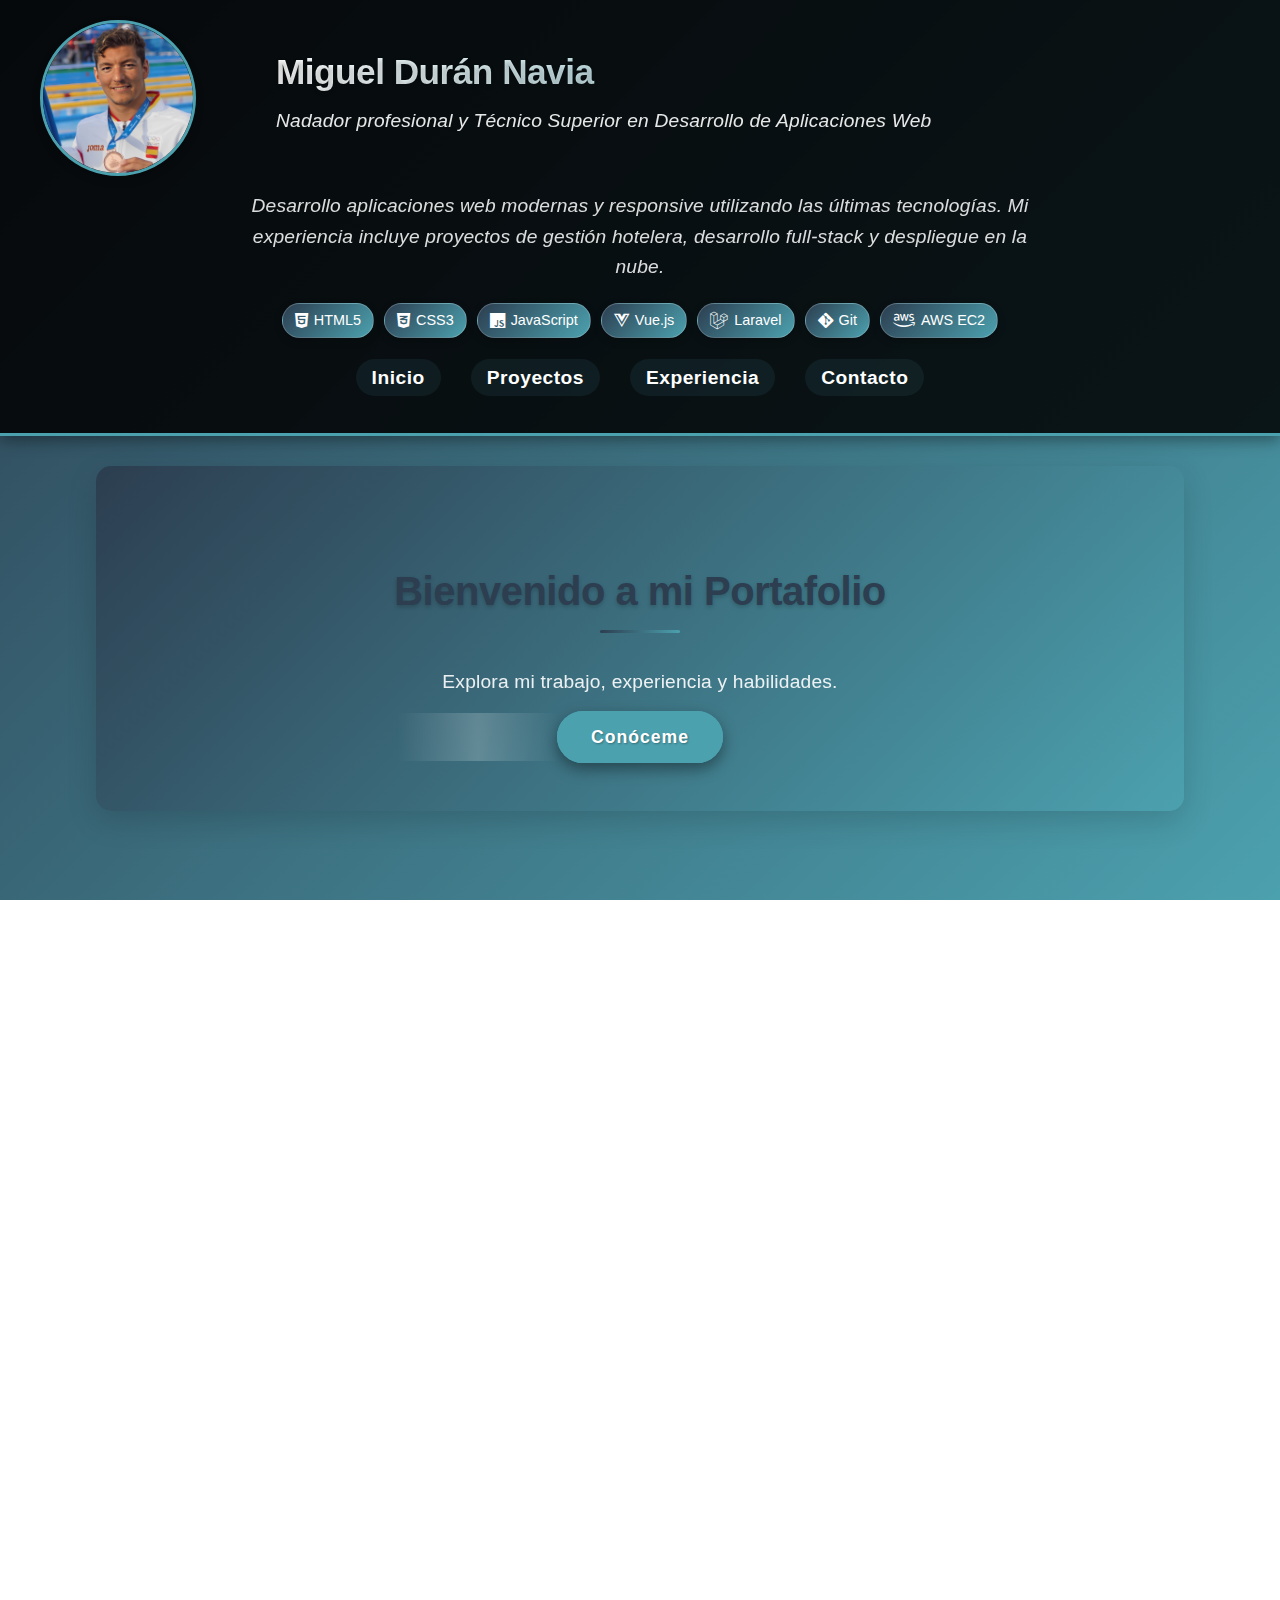
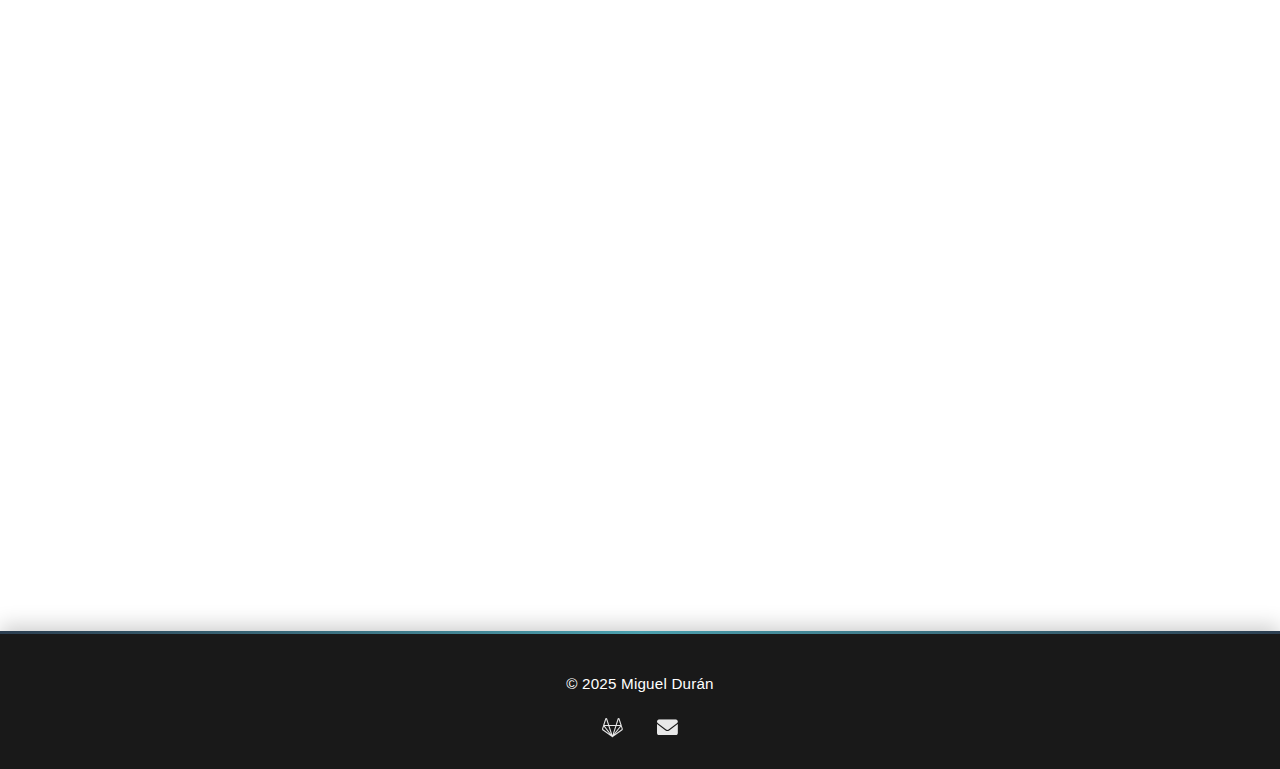
==== commit ac09f319: "añado descripcion en el header sobre mis habilidades." ====
--- a/index.html
+++ b/index.html
@@ -17,6 +17,10 @@
                 <h1>Miguel Durán Navia</h1>
                 <p>Nadador profesional y Técnico Superior en Desarrollo de Aplicaciones Web</p>
             </div>
+        </div>
+        
+        <div class="header-intro">
+            <p>Desarrollo aplicaciones web modernas y responsive utilizando las últimas tecnologías. Mi experiencia incluye proyectos de gestión hotelera, desarrollo full-stack y despliegue en la nube.</p>
         </div>
         
         <div class="skills-badges">
--- a/style.css
+++ b/style.css
@@ -53,18 +53,24 @@
     align-items: center;
     justify-content: center;
     flex-wrap: wrap;
-    gap: 20px;
+    gap: 40px;
     margin-bottom: 15px;
+    max-width: 1200px;
+    margin-left: auto;
+    margin-right: auto;
+    padding: 0 20px;
 }
 
 .profile-image {
-    width: 120px;
-    height: 120px;
+    width: 150px;
+    height: 150px;
     overflow: hidden;
     border-radius: 50%;
     border: 3px solid #4ca1af;
     box-shadow: 0 4px 8px rgba(0, 0, 0, 0.2);
     transition: all 0.3s ease;
+    margin-right: 20px;
+    margin-left: 0;
 }
 
 .profile-image:hover {
@@ -82,8 +88,19 @@
 
 .header-text {
     flex: 1;
-    min-width: 300px;
-    text-align: center;
+    min-width: 280px;
+    text-align: left;
+    padding-left: 20px;
+    padding-right: 0;
+}
+
+.header-intro {
+    max-width: 800px;
+    margin: 0 auto 20px auto;
+    padding: 0 20px;
+    font-size: 1.2rem;
+    color: rgba(255, 255, 255, 0.95);
+    line-height: 1.6;
 }
 
 #main-header h1 {
@@ -607,8 +624,22 @@
     }
     
     .profile-image {
-        width: 100px;
-        height: 100px;
+        width: 120px;
+        height: 120px;
+        margin-right: 0;
+        margin-left: 0;
+    }
+    
+    .header-text {
+        text-align: center;
+        padding-left: 0;
+        padding-right: 0;
+    }
+    
+    .header-intro {
+        font-size: 1.05rem;
+        padding: 0 15px;
+        margin-bottom: 15px;
     }
     
     #main-header {
@@ -800,7 +831,7 @@
     flex-wrap: wrap;
     justify-content: center;
     gap: 10px;
-    margin-bottom: 15px;
+    margin-bottom: 25px;
     max-width: 800px;
     margin-left: auto;
     margin-right: auto;
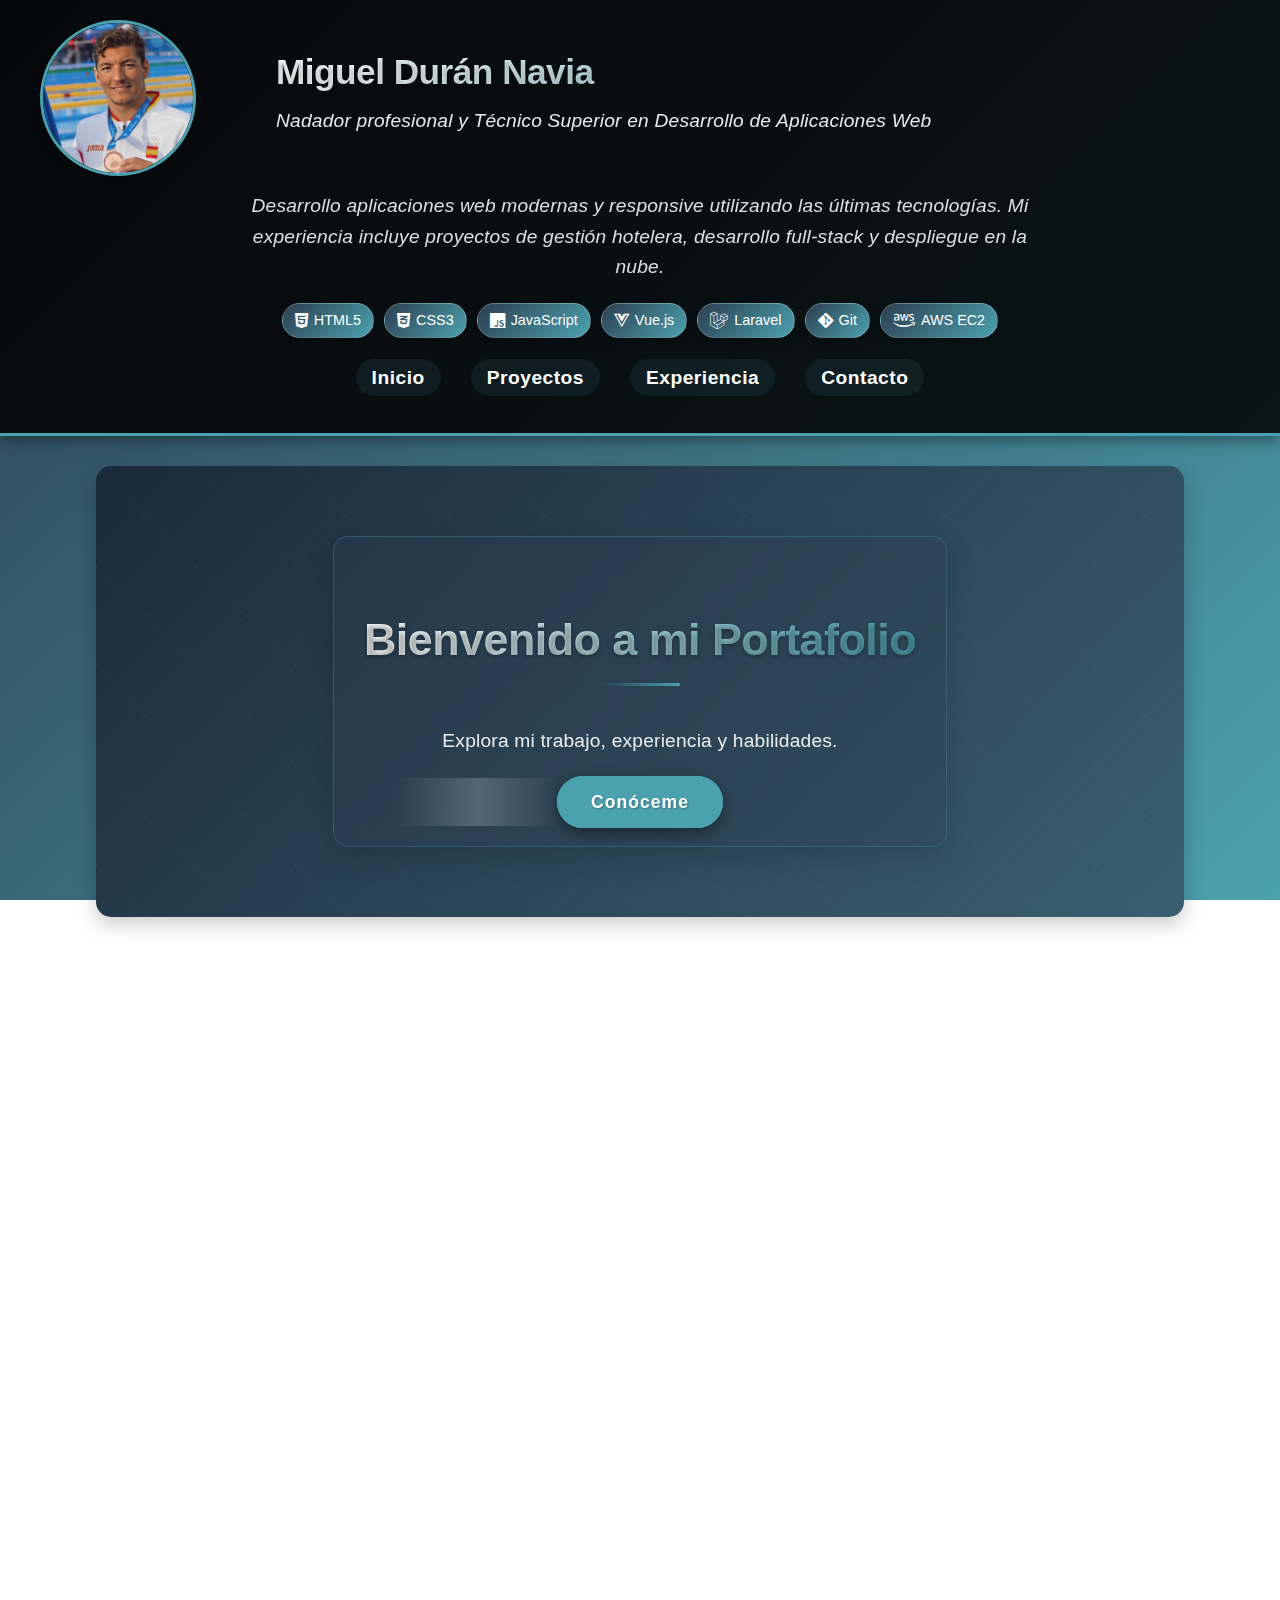
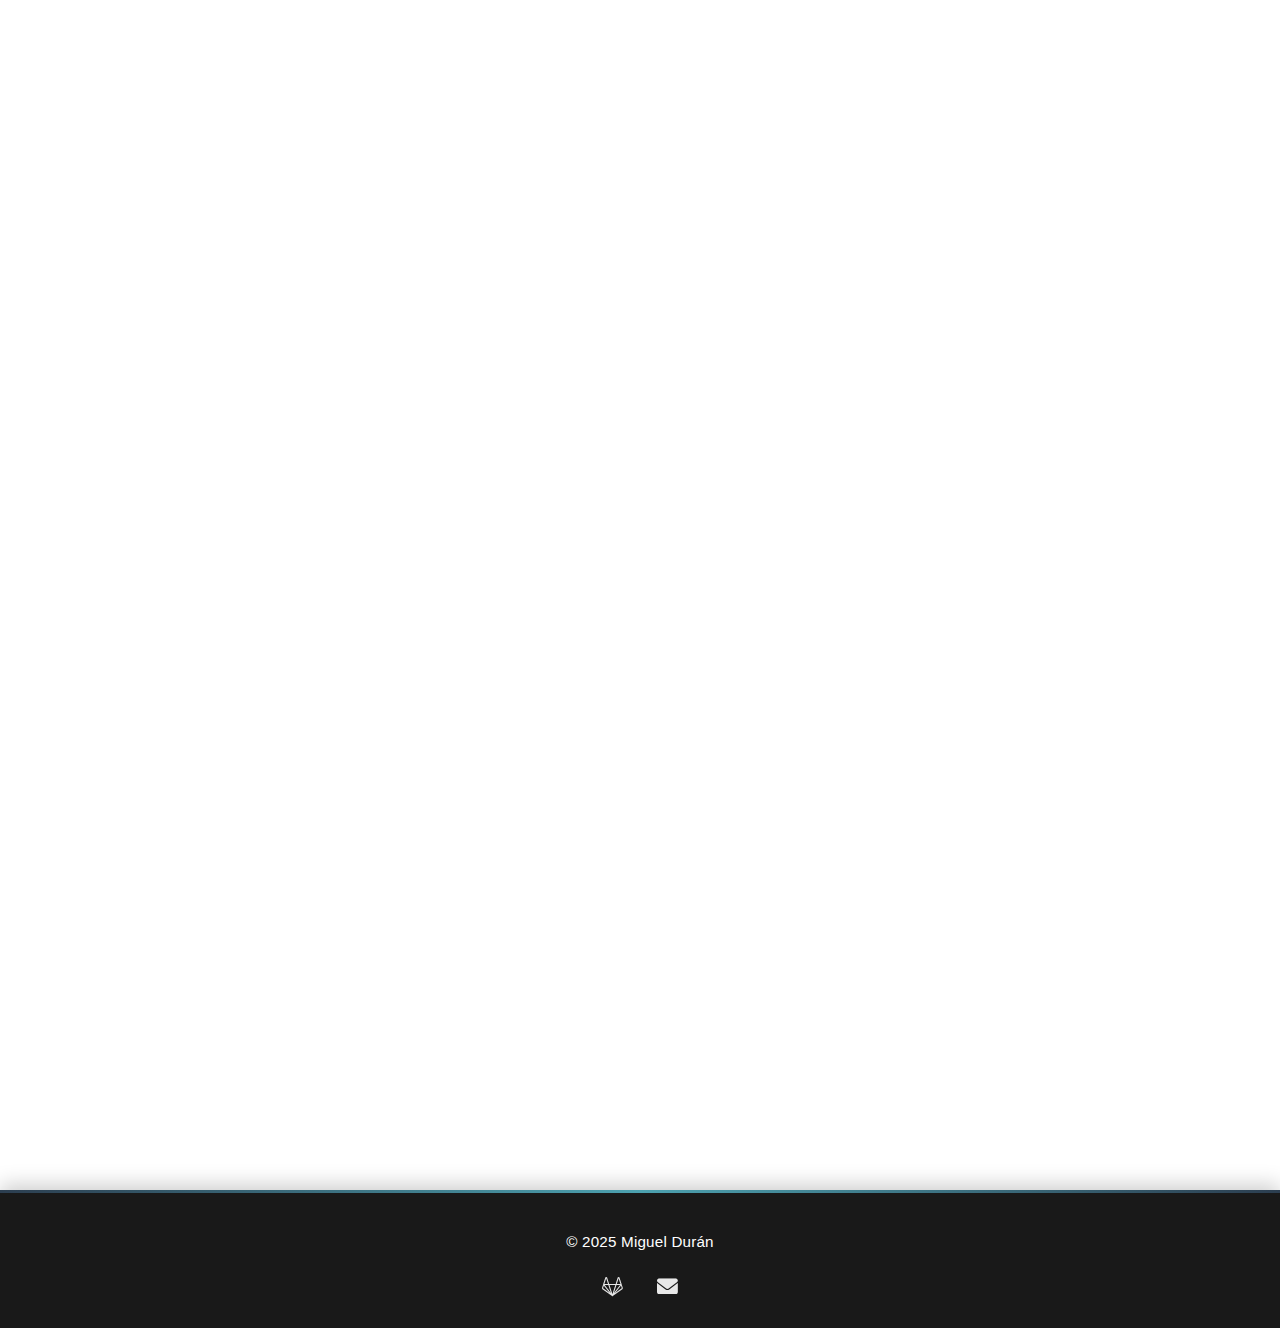
==== commit 2b7daa6b: "mejoras de estilo en sobre mi y en habilidades destacadas." ====
--- a/index.html
+++ b/index.html
@@ -57,53 +57,58 @@
         <section id="about" class="about">
             <h2>Sobre mí</h2>
             <div class="about-content">
-                <p>Soy Técnico Superior en Desarrollo de Aplicaciones Web y busco seguir creciendo en el mundo de la informática. Me apasiona aprender nuevas tecnologías y aplicar mis conocimientos en proyectos reales. Estoy listo para incorporarme al mundo laboral y aportar lo mejor de mí.</p>
+                <p>Como <strong>Técnico Superior en Desarrollo de Aplicaciones Web</strong>, combino sólidos conocimientos técnicos con mi experiencia como deportista profesional, aportando disciplina, trabajo en equipo y capacidad para trabajar bajo presión. Me especializo en el desarrollo de aplicaciones web modernas utilizando tecnologías como <span class="highlight">Laravel, Vue.js y AWS</span> para crear soluciones escalables y de alta calidad.</p>
+                
+                <p>Mi enfoque metodológico y mi capacidad para aprender rápidamente me permiten adaptarme a nuevos entornos tecnológicos. Busco activamente incorporarme a un equipo de desarrollo donde pueda continuar creciendo profesionalmente mientras aporto valor desde el primer día con mi formación técnica y habilidades personales.</p>
             </div>
         </section>
 
         <section class="skills">
             <h2>Habilidades Destacadas</h2>
+            <div class="skills-intro">
+                <p>Ofrezco una combinación de habilidades técnicas de desarrollo web full-stack y competencias profesionales adquiridas tanto en mi formación académica como en proyectos prácticos.</p>
+            </div>
             <div class="skills-grid">
-                <!-- Desarrollo Web -->
+                <!-- Desarrollo Front-End -->
                 <div class="skill-card">
                     <i class="fas fa-code skill-icon"></i>
-                    <h3>Desarrollo Web</h3>
-                    <p>Experiencia en HTML, CSS, JavaScript, Vue y Laravel. Desarrollo de aplicaciones web con enfoque Mobile First y estilos personalizados sin frameworks CSS.</p>
+                    <h3>Desarrollo Front-End</h3>
+                    <p>Creo interfaces responsivas con <strong>HTML5, CSS3 y JavaScript</strong>, aplicando metodología Mobile First. Experiencia desarrollando SPAs con <strong>Vue.js</strong>, implementando componentes reutilizables y flujos de datos reactivos.</p>
                 </div>
 
                 <!-- Back-End y API REST -->
                 <div class="skill-card">
                     <i class="fas fa-server skill-icon"></i>
                     <h3>Back-End y API REST</h3>
-                    <p>Creación y consumo de APIs RESTful con Laravel. Uso de Laravel Sanctum para autenticación y Docker para gestión de entornos.</p>
+                    <p>Desarrollo en <strong>Laravel</strong> con arquitectura MVC y creación de APIs RESTful seguras. Implementación de <strong>autenticación con Laravel Sanctum</strong> y gestión eficiente de bases de datos. Experiencia con <strong>Docker</strong> para entornos de desarrollo consistentes.</p>
                 </div>
 
-                <!-- Despliegue y Servidores -->
+                <!-- DevOps y Cloud -->
                 <div class="skill-card">
                     <i class="fas fa-cloud skill-icon"></i>
-                    <h3>Despliegue y Servidores</h3>
-                    <p>Configuración y despliegue en AWS EC2. Implementación de HTTPS con Let's Encrypt y configuración de dominios personalizados.</p>
+                    <h3>DevOps y Cloud</h3>
+                    <p>Configuración y despliegue de aplicaciones en <strong>AWS EC2</strong>, implementación de <strong>HTTPS con Let's Encrypt</strong> y gestión de dominios. Experiencia en configuración de servidores web y optimización de rendimiento para producción.</p>
                 </div>
 
                 <!-- Control de Versiones -->
                 <div class="skill-card">
                     <i class="fas fa-code-branch skill-icon"></i>
                     <h3>Control de Versiones</h3>
-                    <p>Uso avanzado de Git, GitHub y GitLab para versionado y colaboración en proyectos.</p>
+                    <p>Dominio de <strong>Git</strong> con metodologías de trabajo colaborativo a través de <strong>GitHub y GitLab</strong>. Experiencia en gestión de ramas, resolución de conflictos, y optimización del flujo de trabajo en equipos de desarrollo.</p>
                 </div>
 
-                <!-- Gestión Hotelera -->
+                <!-- Desarrollo de Soluciones -->
                 <div class="skill-card">
                     <i class="fas fa-hotel skill-icon"></i>
-                    <h3>Gestión Hotelera</h3>
-                    <p>Desarrollo de una plataforma de gestión hotelera con Laravel y Vue, incluyendo roles de usuarios, reservas personalizadas y pruebas unitarias.</p>
+                    <h3>Soluciones Empresariales</h3>
+                    <p>Desarrollo de una <strong>plataforma de gestión hotelera</strong> con Laravel y Vue, implementando sistema de roles, reservas personalizadas y pruebas unitarias. Enfoque en crear soluciones adaptadas a necesidades reales de negocio.</p>
                 </div>
                 
-                <!-- AWS -->
+                <!-- Infraestructura y Seguridad -->
                 <div class="skill-card">
                     <i class="fab fa-aws skill-icon"></i>
-                    <h3>AWS Cloud</h3>
-                    <p>Experiencia en despliegue de aplicaciones en instancias EC2, configuración de seguridad y gestión de dominios en la nube de Amazon Web Services.</p>
+                    <h3>Infraestructura Cloud</h3>
+                    <p>Configuración de <strong>arquitecturas en AWS</strong> para aplicaciones web, implementación de medidas de seguridad y optimización de recursos. Experiencia en configuración de <strong>instancias EC2</strong>, políticas de seguridad y gestión de dominios en la nube.</p>
                 </div>
             </div>
         </section>
--- a/style.css
+++ b/style.css
@@ -175,10 +175,25 @@
 
 /* Hero Section */
 .hero {
-    padding: 60px 20px;
-    background: linear-gradient(135deg, #2c3e50, #4ca1af);
+    padding: 70px 20px;
+    background: linear-gradient(135deg, #1a2a3a, #3a5f70);
+    position: relative;
     color: white;
     text-align: center;
+    margin-bottom: 40px;
+    box-shadow: 0 8px 20px rgba(0, 0, 0, 0.2);
+    overflow: hidden;
+}
+
+.hero::before {
+    content: '';
+    position: absolute;
+    top: 0;
+    left: 0;
+    width: 100%;
+    height: 100%;
+    background: url('data:image/svg+xml;utf8,<svg xmlns="http://www.w3.org/2000/svg" width="100" height="100" viewBox="0 0 100 100"><rect width="100" height="100" fill="none"/><path d="M0,0 L100,100 M100,0 L0,100" stroke="rgba(255,255,255,0.03)" stroke-width="1"/></svg>');
+    z-index: 1;
 }
 
 .hero-content {
@@ -188,23 +203,37 @@
     flex-direction: column;
     justify-content: center;
     align-items: center;
+    position: relative;
+    z-index: 2;
 }
 
 .hero-text {
-    max-width: 600px;
+    max-width: 700px;
     text-align: center;
+    background: rgba(44, 62, 80, 0.4);
+    padding: 30px;
+    border-radius: 15px;
+    border: 1px solid rgba(76, 161, 175, 0.3);
+    box-shadow: 0 10px 30px rgba(0, 0, 0, 0.15);
+    backdrop-filter: blur(5px);
 }
 
 .hero-text h2 {
-    font-size: 2.5rem;
-    margin-bottom: 15px;
-    text-shadow: 0 2px 4px rgba(0, 0, 0, 0.2);
+    font-size: 2.8rem;
+    margin-bottom: 20px;
+    text-shadow: 0 2px 4px rgba(0, 0, 0, 0.3);
+    background: linear-gradient(90deg, #ffffff, #4ca1af);
+    -webkit-background-clip: text;
+    background-clip: text;
+    color: transparent;
+    display: inline-block;
 }
 
 .hero-text p {
     font-size: 1.2rem;
-    margin-bottom: 25px;
-    opacity: 0.9;
+    margin-bottom: 30px;
+    color: rgba(255, 255, 255, 0.9);
+    line-height: 1.7;
 }
 
 .hero-text .btn {
@@ -348,10 +377,32 @@
     line-height: 1.8;
 }
 
+.about-content p {
+    margin-bottom: 20px;
+}
+
+.about-content .highlight {
+    color: #4ca1af;
+    font-weight: 600;
+}
+
+.about-content strong {
+    color: #2c3e50;
+}
+
 /* Habilidades */
 .skills {
     padding: 40px 25px;
     background: white;
+}
+
+.skills-intro {
+    max-width: 800px;
+    margin: 0 auto 30px;
+    text-align: center;
+    font-size: 1.1rem;
+    line-height: 1.6;
+    color: #555;
 }
 
 .skills-grid {
@@ -406,6 +457,11 @@
     font-size: 0.95rem;
     color: #555;
     line-height: 1.7;
+}
+
+.skill-card strong {
+    color: #2c3e50;
+    font-weight: 600;
 }
 
 .skill-card.animated {
@@ -673,11 +729,16 @@
     }
 
     .hero {
-        padding: 40px 15px;
+        padding: 50px 15px;
+        margin-bottom: 30px;
+    }
+
+    .hero-text {
+        padding: 20px;
     }
 
     .hero-text h2 {
-        font-size: 1.8rem;
+        font-size: 2rem;
     }
     
     .hero-text p {
